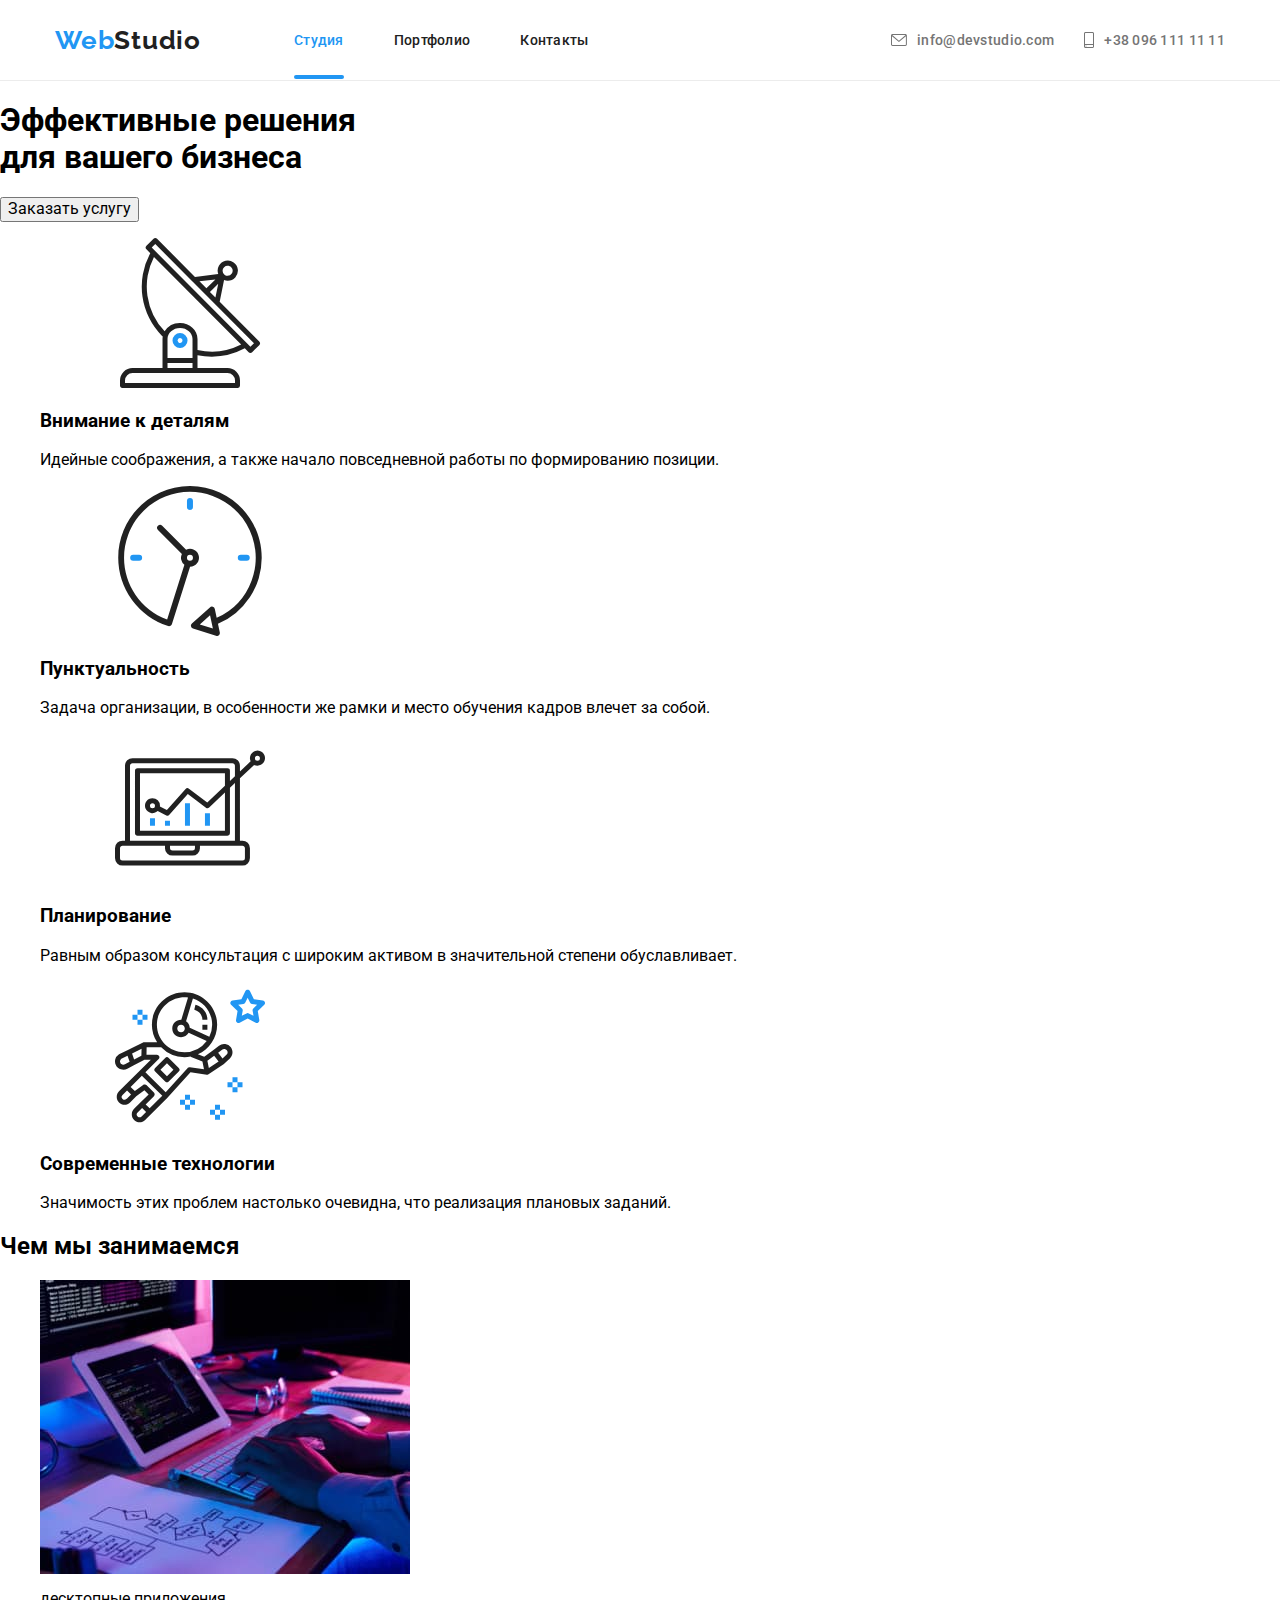
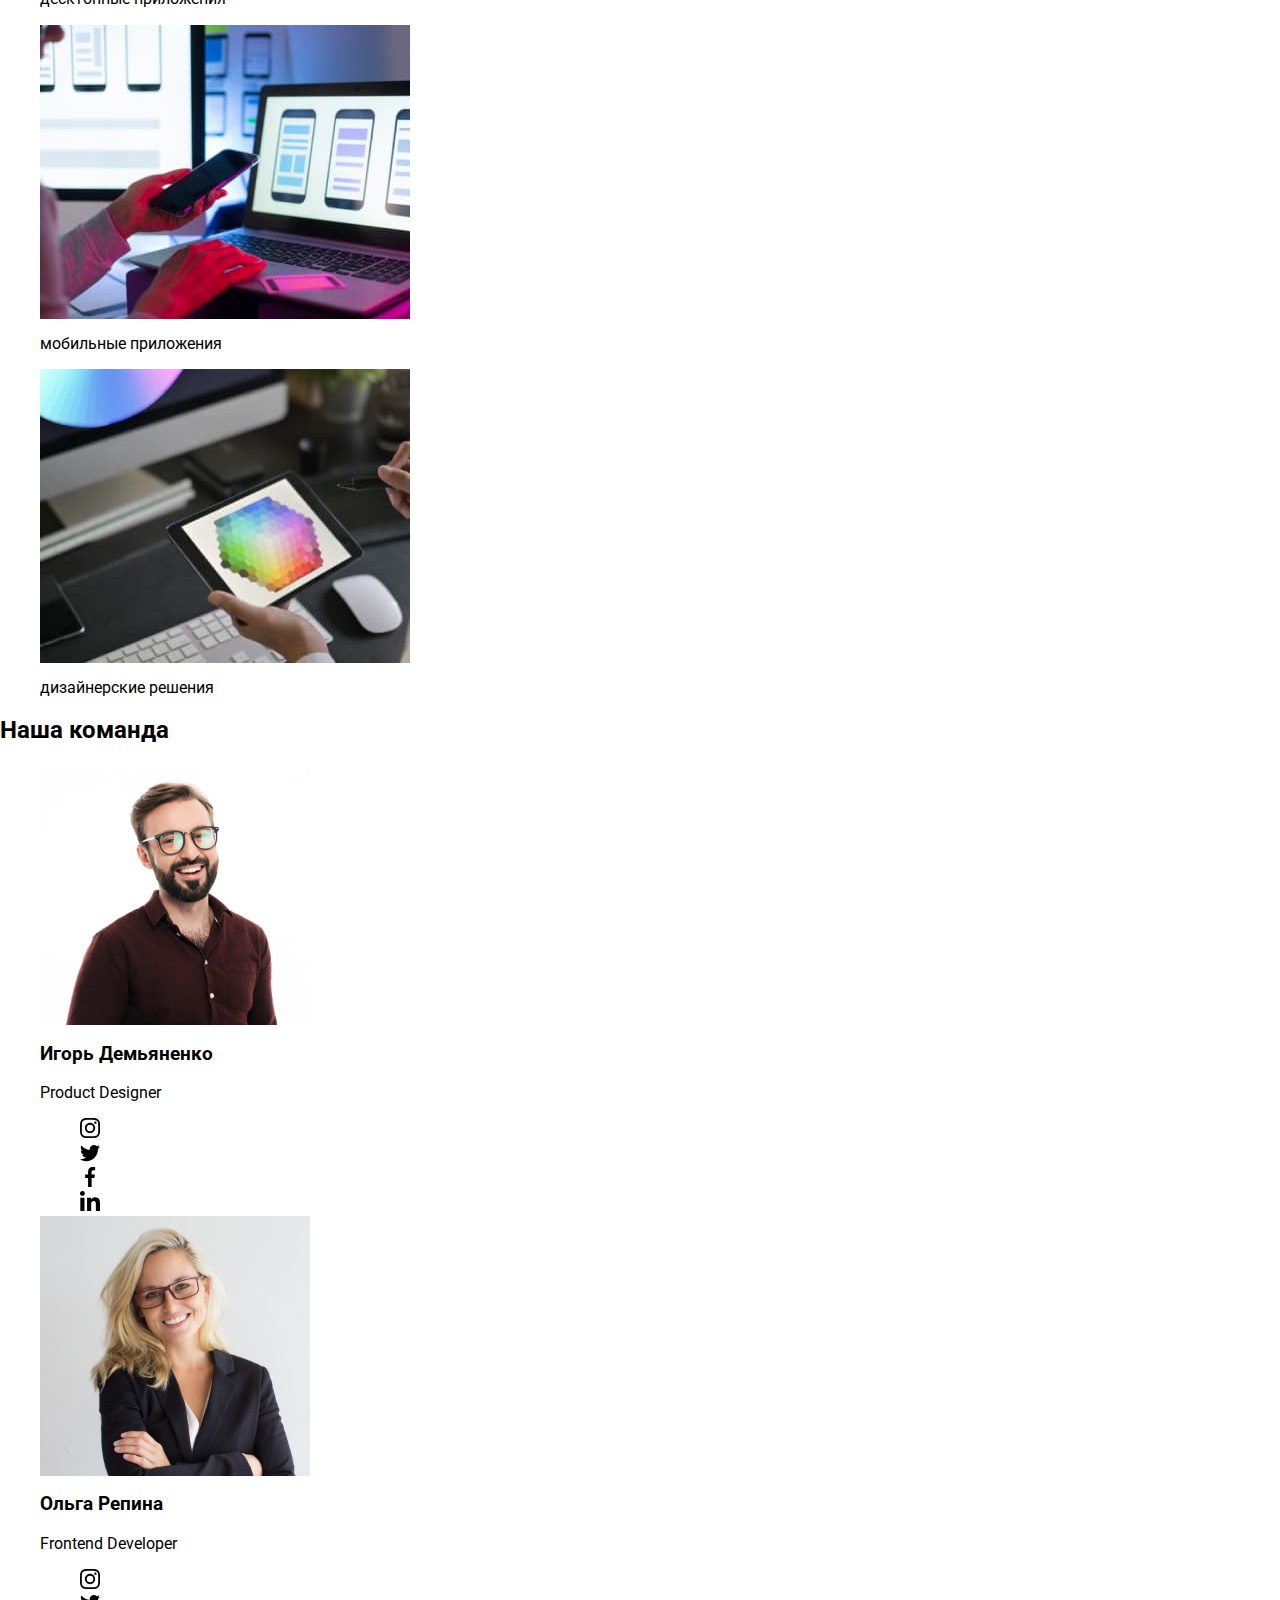
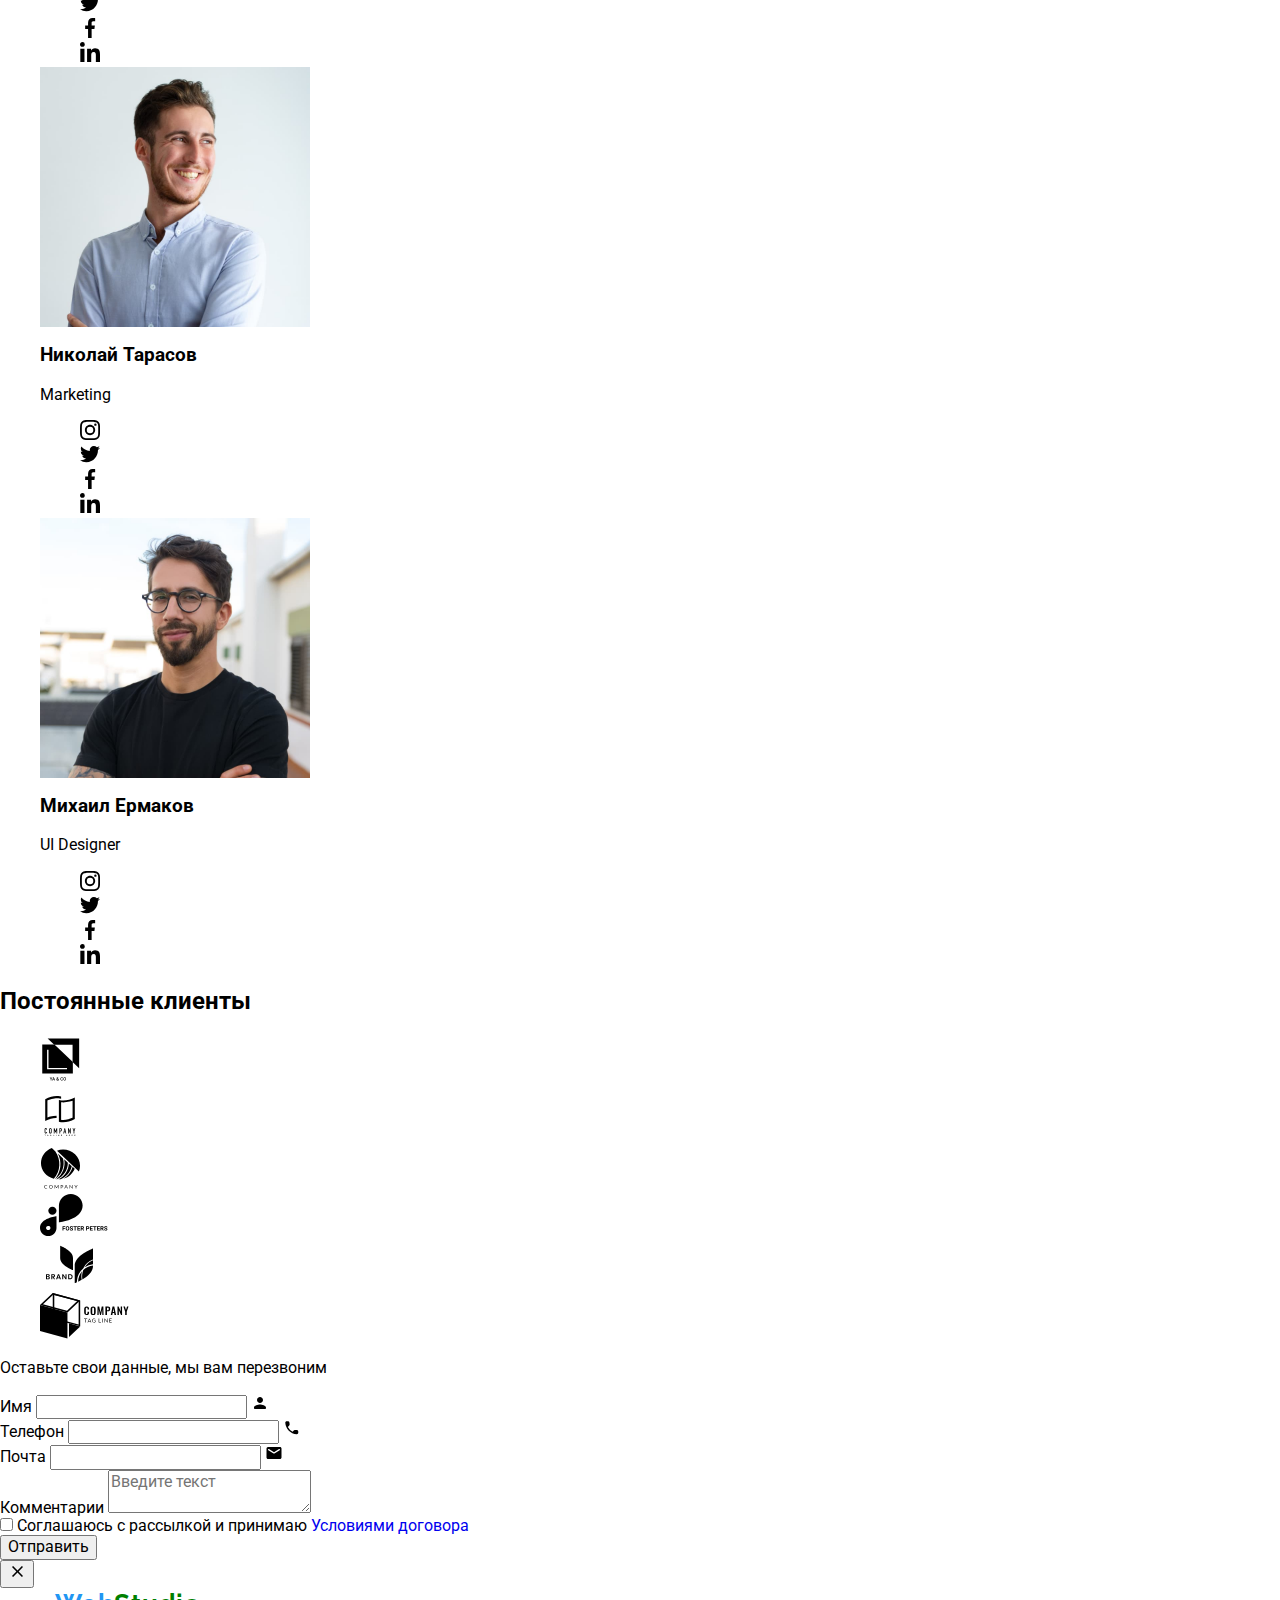
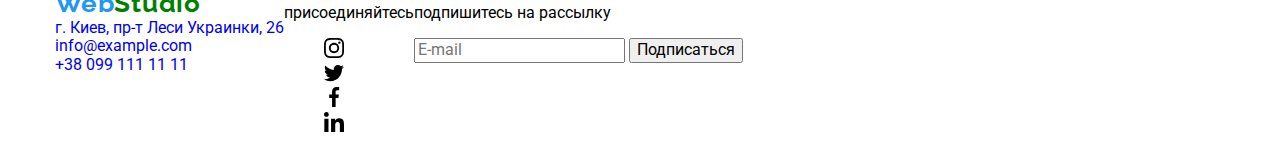
==== index.html @ 6db517cf "Хедер годов. Меню-бургер, почти готово=)" ====
<!DOCTYPE html>
<html lang="ru">
<head>
    <meta charset="UTF-8">
    <meta name="viewport" content="width=device-width, initial-scale=1.0">
    <title>WebStudio</title>
    <link rel="stylesheet" href="./css/modern-normalize.css">
    <link rel="stylesheet" href="./css/main.min.css">
    <link href="https://fonts.googleapis.com/css2?family=Raleway:wght@700&family=Roboto:wght@400;500;700;900&display=swap"
        rel="stylesheet">
    <link rel="preconnect" href="https://fonts.gstatic.com">
</head>
<body>
    <header class="page-header">
        <div class="container--flex page-header__container" >
            <a href="#" class="logo-webstudio">Web<span class="logo-webstudio__studio">Studio</span></a>
            <nav class="page-header__site-nav">
                <ul class="nav-list">
                    <li class="nav-list__item"><a class="nav-list__link nav-list__link--current" href="./index.html">Студия</a></li>
                    <li class="nav-list__item"><a class="nav-list__link" href="./portfolio.html">Портфолио</a></li>
                    <li class="nav-list__item"><a class="nav-list__link" href="#contacts">Контакты</a></li>
                </ul>
            </nav>
            <ul class="contact-list">
                <li class="contact-list__item">
                    <a class="contact-list__link" href="mailto:info@devstudio.com">
                        <svg class="contact-list__icon"  width="16px" height="12px">
                            <use href="./images/icons.svg#icon-envelope"></use>
                        </svg>
                    info@devstudio.com</a>
                </li>
                <li class="contact-list__item">
                    <a class="contact-list__link" href="tel:+380961111111">
                        <svg class="contact-list__icon"  width="10px" height="16px">
                            <use href="./images/icons.svg#icon-smartphone"></use>
                        </svg>
                    +38 096 111 11 11</a>
                </li>
            </ul>
            <button type="button" class="page-header__mobileMenu-button" aria-expanded="false" aria-controls="container-menu" data-menu-button>
                <svg class="" width="40px" height="40px" aria-label="Переключатель мобильного меню">
                    <use class="icon-menu " href="./images/icons.svg#icon-mobile-menu"></use>
                    <use class="icon-close" href="./images/icons.svg#icon-close"></use>
                </svg>
            </button>
            <div class="container-menu" id="container-menu" data-menu>
                Контент
            </div>
        </div>
    </header>
    <main>
        <section class="main-section">
            <div class="container--no-flex">
                <h1 class="main-section__title">Эффективные решения <br>для вашего бизнеса</h1>
                <button class="main-button" data-modal-open>Заказать услугу</button>
            </div>
        </section>
        <section class="advantages">
            <div class="container--no-flex">
                <h2 class="visually-hidden">Наши преимущества</h2>
                <ul class="advantages__list">
                    <li class="advantages__item">
                        <div class="advantages__container">
                            <svg class="advantages__icon">
                                <use href="./images/icons.svg#icon-antenna-1"></use>
                            </svg>
                        </div>
                        <h3 class="advantages__title">Внимание к деталям</h3>
                        <p class="advantages__text">Идейные соображения, а также начало повседневной работы по формированию позиции.</p>
                    </li>
                    <li class="advantages__item">
                        <div class="advantages__container">
                            <svg class="advantages__icon">
                                <use href="./images/icons.svg#icon-clock-1"></use>
                            </svg>
                        </div>
                        <h3 class="advantages__title">Пунктуальность</h3>
                        <p class="advantages__text">Задача организации, в особенности же рамки и место обучения кадров влечет за собой.
                        </p>
                    </li>
                    <li class="advantages__item">
                        <div class="advantages__container">
                            <svg class="advantages__icon">
                                <use href="./images/icons.svg#icon-diagram-1"></use>
                            </svg>
                        </div>
                        <h3 class="advantages__title">Планирование</h3>
                        <p class="advantages__text">Равным образом консультация с широким активом в значительной степени обуславливает.
                        </p>
                    </li>
                    <li class="advantages__item">
                        <div class="advantages__container">
                            <svg class="advantages__icon">
                                <use href="./images/icons.svg#icon-astronaut-1"></use>
                            </svg>
                        </div>
                        <h3 class="advantages__title">Современные технологии</h3>
                        <p class="advantages__text">Значимость этих проблем настолько очевидна, что реализация плановых заданий.</p>
                    </li>
                </ul>
            </div>
        </section>
        <section class="studio" id="studio">
            <div class="container--no-flex">
                <h2 class="studio__title">Чем мы занимаемся</h2>
            </div>
            <div class="container--no-flex studio__container">
                    <ul class="studio__list">
                        <li class="studio__item">
                            <img src="./images/photo1.jpg" alt="img" width="370">
                            <div class="studio__container-text">
                                <p class="studio__text">десктопные приложения</p>
                            </div>
                        </li>
                        <li class="studio__item">
                            <img src="./images/photo2.jpg" alt="img" width="370">
                            <div class="studio__container-text">
                                <p class="studio__text">мобильные приложения</p>
                            </div>
                        </li>
                        <li class="studio__item">
                            <img src="./images/photo3.jpg" alt="img" width="370">
                            <div class="studio__container-text">
                                <p class="studio__text">дизайнерские решения</p>
                            </div>
                        </li>
                    </ul>
            </div>
        </section>
        <section class="team"  id="portfolio">
            <div class="container--no-flex">
                <h2 class="team__title">Наша команда</h2>
            </div>
            <div class="container--no-flex team__container">
                    <ul class="team__list">
                        <li  class="team__item">
                            <img src="./images/productdesigner.jpg" alt="img" width="270">
                            <h3 class="team__names">Игорь Демьяненко</h3>
                            <p class="team__text">Product Designer</p>
                            <div class="social-networks-container">
                                <ul class="social-networks__list">
                                    <li class="social-networks__item">
                                        <a class="social-networks__link" href="#">
                                            <svg class="social-networks__icon" width="20px" height="20px">
                                                 <use href="./images/icons.svg#icon-instagram">
                                                 </use>
                                            </svg>
                                        </a>
                                    </li>
                                    <li class="social-networks__item">
                                        <a class="social-networks__link" href="#">
                                            <svg class="social-networks__icon" width="20px" height="20px">
                                                <use href="./images/icons.svg#icon-twitter">
                                                </use>
                                            </svg>
                                        </a>
                                    </li>
                                    <li class="social-networks__item">
                                        <a class="social-networks__link" href="#">
                                            <svg class="social-networks__icon" width="20px" height="20px">
                                                <use href="./images/icons.svg#icon-facebook">
                                                </use>
                                            </svg>
                                        </a>
                                    </li>
                                    <li class="social-networks__item">
                                        <a class="social-networks__link" href="#">
                                            <svg class="social-networks__icon" width="20px" height="20px">
                                                <use href="./images/icons.svg#icon-linkedin">
                                                </use>
                                            </svg>
                                        </a>
                                    </li>
                                </ul>
                            </div>
                        </li>
                        <li  class="team__item">
                            <img src="./images/frontenddeveloper.jpg" alt="img" width="270">
                            <h3 class="team__names">Ольга Репина</h3>
                            <p class="team__text">Frontend Developer</p>
                            <div class="social-networks-container">
                                <ul class="social-networks__list">
                                    <li class="social-networks__item">
                                        <a class="social-networks__link" href="#">
                                            <svg class="social-networks__icon" width="20px" height="20px">
                                                <use href="./images/icons.svg#icon-instagram">
                                                </use>
                                            </svg>
                                        </a>
                                    </li>
                                    <li class="social-networks__item">
                                        <a class="social-networks__link" href="#">
                                            <svg class="social-networks__icon" width="20px" height="20px">
                                                <use href="./images/icons.svg#icon-twitter">
                                                </use>
                                            </svg>
                                        </a>
                                    </li>
                                    <li class="social-networks__item">
                                        <a class="social-networks__link" href="#">
                                            <svg class="social-networks__icon" width="20px" height="20px">
                                                <use href="./images/icons.svg#icon-facebook">
                                                </use>
                                            </svg>
                                        </a>
                                    </li>
                                    <li class="social-networks__item">
                                        <a class="social-networks__link" href="#">
                                            <svg class="social-networks__icon" width="20px" height="20px">
                                                <use href="./images/icons.svg#icon-linkedin">
                                                </use>
                                            </svg>
                                        </a>
                                    </li>
                                </ul>
                            </div>
                        </li>
                        <li  class="team__item">
                            <img src="./images/marketing.jpg" alt="img" width="270">
                            <h3 class="team__names">Николай Тарасов</h3>
                            <p class="team__text">Marketing</p>
                            <div class="social-networks-container">
                                <ul class="social-networks__list">
                                    <li class="social-networks__item">
                                        <a class="social-networks__link" href="#">
                                            <svg class="social-networks__icon" width="20px" height="20px">
                                                <use href="./images/icons.svg#icon-instagram">
                                                </use>
                                            </svg>
                                        </a>
                                    </li>
                                    <li class="social-networks__item">
                                        <a class="social-networks__link" href="#">
                                            <svg class="social-networks__icon" width="20px" height="20px">
                                                <use href="./images/icons.svg#icon-twitter">
                                                </use>
                                            </svg>
                                        </a>
                                    </li>
                                    <li class="social-networks__item">
                                        <a class="social-networks__link" href="#">
                                            <svg class="social-networks__icon" width="20px" height="20px">
                                                <use href="./images/icons.svg#icon-facebook">
                                                </use>
                                            </svg>
                                        </a>
                                    </li>
                                    <li class="social-networks__item">
                                        <a class="social-networks__link" href="#">
                                            <svg class="social-networks__icon" width="20px" height="20px">
                                                <use href="./images/icons.svg#icon-linkedin">
                                                </use>
                                            </svg>
                                        </a>
                                    </li>
                                </ul>
                            </div>
                        </li>
                        <li  class="team__item">
                            <img src="./images/uidesigner.jpg" alt="img" width="270">
                            <h3 class="team__names">Михаил Ермаков</h3>
                            <p class="team__text">UI Designer</p>
                            <div class="social-networks-container">
                                <ul class="social-networks__list">
                                    <li class="social-networks__item">
                                        <a class="social-networks__link" href="#">
                                            <svg class="social-networks__icon" width="20px" height="20px">
                                                <use href="./images/icons.svg#icon-instagram">
                                                </use>
                                            </svg>
                                        </a>
                                    </li>
                                    <li class="social-networks__item">
                                        <a class="social-networks__link" href="#">
                                            <svg class="social-networks__icon" width="20px" height="20px">
                                                <use href="./images/icons.svg#icon-twitter">
                                                </use>
                                            </svg>
                                        </a>
                                    </li>
                                    <li class="social-networks__item">
                                        <a class="social-networks__link" href="#">
                                            <svg class="social-networks__icon" width="20px" height="20px">
                                                <use href="./images/icons.svg#icon-facebook">
                                                </use>
                                            </svg>
                                        </a>
                                    </li>
                                    <li class="social-networks__item">
                                        <a class="social-networks__link" href="#">
                                            <svg class="social-networks__icon" width="20px" height="20px">
                                                <use href="./images/icons.svg#icon-linkedin">
                                                </use>
                                            </svg>
                                        </a>
                                    </li>
                                </ul>
                            </div>
                        </li>
                    </ul>
            </div>
        </section>
        <section class="clients">
            <div class="container--no-flex">
                <h2 class="clients__title">Постоянные клиенты</h2>
            </div>
            <div class="container--no-flex clients__container">
                <ul class= "clients__list">
                    <li class="clients__item">
                        <a class="clients__link" href="#">
                            <svg class="clients__icon" width="45px" height="50px">
                                <use href="./images/icons.svg#icon-client-1"></use>
                            </svg>
                        </a>
                    </li>
                    <li class="clients__item">
                        <a class="clients__link" href="#">
                            <svg class="clients__icon" width="40px" height="52px">
                                <use href="./images/icons.svg#icon-client-2"></use>
                            </svg>
                        </a>
                    </li>
                    <li class="clients__item">
                        <a class="clients__link" href="#">
                            <svg class="clients__icon" width="41px" height="43px">
                                <use href="./images/icons.svg#icon-client-3"></use>
                            </svg>
                        </a>
                    </li>
                    <li class="clients__item">
                        <a class="clients__link" href="#">
                            <svg class="clients__icon" width="80px" height="43px">
                                <use href="./images/icons.svg#icon-client-4"></use>
                            </svg>
                        </a>
                    </li>
                    <li class="clients__item">
                        <a class="clients__link" href="#">
                            <svg class="clients__icon" width="59px" height="47px">
                                <use href="./images/icons.svg#icon-client-5"></use>
                            </svg>
                        </a>
                    </li>
                    <li class="clients__item">
                        <a class="clients__link" href="#">
                            <svg class="clients__icon" width="89px" height="46px">
                                <use  href="./images/icons.svg#icon-client-6" ></use>
                            </svg>
                        </a>
                    </li>
                </ul>
            </div>
        </section>
        <div class="backdrop is-hidden" data-modal>
            <div class="modal">
                <p class="modal__tittle">Оставьте свои данные, мы вам перезвоним</p>
                <form class="modal__form" name="js-speaker-form" autocomplete="on">
                    <div class="modal__form-field">
                        <label class="modal__label">
                            Имя
                            <input class="modal__input" type="text" name="username">
                            <svg class="modal__icon" width="18px" height="18px">
                                <use href="./images/icons.svg#icon-person-black-18dp-1"></use>
                            </svg>
                        </label>
                    </div>
                    <div class="modal__form-field">
                        <label class="modal__label">
                            Телефон
                            <input class="modal__input" type="tel" name="tel">
                            <svg class="modal__icon" width="18px" height="18px">
                                <use href="./images/icons.svg#icon-phone-black-18dp-1"></use>
                            </svg>
                        </label>
                    </div>
                    <div class="modal__form-field">
                        <label class="modal__label">
                            Почта
                            <input class="modal__input" type="email" name="email">
                            <svg class="modal__icon" width="18px" height="18px">
                                <use href="./images/icons.svg#icon-email-black-18dp-1"></use>
                            </svg>
                        </label>
                    </div>
                    <div class="modal__form-field">
                        <label class="modal__label">
                            Комментарии
                            <textarea class="modal__textarea" name="comment" placeholder="Введите текст"></textarea>
                        </label>
                    </div>
                    <div class="checkbox">
                        <label class="checkbox__label">
                            <input class="checkbox__input" type="checkbox" name="user-agreement">
                            <span class="checkbox__icon"></span>
                            Соглашаюсь с рассылкой и принимаю <a href="#">Условиями договора</a>
                        </label>
                    </div>
                    <button class="main-button" type="submit">Отправить</button>
                </form>
                <button class="modal__button-close" data-modal-close>
                    <svg width="18px" height="18px">
                        <use href="./images/icons.svg#icon-close"></use>
                    </svg>
                </button>
            </div>
        </div>
    </main>
    <footer class="footer" id="contacts">
        <div class="container--flex footer__container--position">
            <div>
                <a href="#" class="logo-webstudio">Web<span class="logo-webstudio__studio-footer">Studio</span></a>
                <address class="footer__address">
                    <a class="footer__link-address" href="#">г. Киев, пр-т Леси Украинки, 26</a><br>
                    <a class="footer__link-contact" href="mailto:info@example.com">info@example.com</a><br>
                    <a class="footer__link-contact" href="tel:+380991111111">+38 099 111 11 11</a>
                </address>
            </div>
            <div class="footer__container">
                <p class="footer__titles">присоединяйтесь</p>
                <ul class="social-networks__list">
                    <li class="social-networks__item">
                        <a class="social-networks__link social-networks__link--background-grey" href="#">
                            <svg class="social-networks__icon--white" width="20px" height="20px">
                                <use href="./images/icons.svg#icon-instagram">
                                </use>
                            </svg>
                        </a>
                    </li>
                    <li class="social-networks__item">
                        <a class="social-networks__link social-networks__link--background-grey" href="#">
                            <svg class="social-networks__icon--white" width="20px" height="20px">
                                <use href="./images/icons.svg#icon-twitter">
                                </use>
                            </svg>
                        </a>
                    </li>
                    <li class="social-networks__item">
                        <a class="social-networks__link social-networks__link--background-grey" href="#">
                            <svg class="social-networks__icon--white" width="20px" height="20px">
                                <use href="./images/icons.svg#icon-facebook">
                                </use>
                            </svg>
                        </a>
                    </li>
                    <li class="social-networks__item">
                        <a class="social-networks__link social-networks__link--background-grey" href="#">
                            <svg class="social-networks__icon--white" width="20px" height="20px">
                                <use href="./images/icons.svg#icon-linkedin">
                                </use>
                            </svg>
                        </a>
                    </li>
                </ul>
            </div>
            <form class="form-subscribe" name="js-speaker-form" autocomplete="on">
                <p class="footer__titles">подпишитесь на рассылку</p>
                <div class="form-subscribe__container">
                    <input class="form-subscribe__input" type="email" name="email" placeholder="E-mail">
                    <button class="main-button form-subscribe__main-button" type="submit">Подписаться</button>
                </div>
            </form>
        </div>
    </footer>
    <script src="./js/modal.js"></script>
    <script src="./js/menu.js"></script>
</body>
</html>
---- css/main.min.css ----
:root{--blue-text: rgba(33, 150, 243, 1);--blue-text9: rgba(33, 150, 243, 0.9);--black-text: rgba(33, 33, 33, 1);--black-text20: rgba(33, 33, 33, 0.2);--grey-text: rgba(117, 117, 117, 1);--grey-text5: rgba(117, 117, 117, 0.5);--white-text60: rgba(255, 255, 255, 0.6);--white-text100: rgba(255, 255, 255, 1);--white-text01: rgba(255, 255, 255, 0.1);--white-text30: rgba(255, 255, 255, 0.3);--background-grey: rgba(47, 48, 58, 1);--background-grey8: rgba(47, 48, 58, 0.8);--background-white: rgba(245, 244, 250, 1);--logo-webstudio__studio: rgba(0, 0, 0, 1);--border-color: rgba(236, 236, 236, 1);--grey-social-links: rgba(175, 177, 184, 1)}.visually-hidden{position:absolute;width:1px;height:1px;margin:-1px;border:0;padding:0;white-space:nowrap;-webkit-clip-path:inset(100%);clip-path:inset(100%);clip:rect(0 0 0 0);overflow:hidden}body{font-family:'Roboto', sans-serif}a{text-decoration:none}img{display:block}.container--flex{margin:0px auto;padding:0px 15px;width:480px;display:-webkit-box;display:-ms-flexbox;display:flex}@media (min-width: 481px){.container--flex{width:768px}}@media (min-width: 769px){.container--flex{width:1200px}}@media (min-width: 1200px){.page-header{border-bottom:1px solid #ececec}}.page-header__container{-webkit-box-align:center;-ms-flex-align:center;align-items:center;height:60px}@media (max-width: 480px){.page-header__container{position:relative}}@media (min-width: 481px){.page-header__container{height:80px}}@media (max-width: 768px){.page-header__container{-webkit-box-pack:justify;-ms-flex-pack:justify;justify-content:space-between}}@media (max-width: 1200px){.page-header__container{border-bottom:1px solid #ececec}}@media (max-width: 480px){.page-header__site-nav,.contact-list{display:none}}@media (min-width: 481px){.nav-list{display:-webkit-box;display:-ms-flexbox;display:flex;padding:0px;margin:0px}}.nav-list__item:not(:first-child){margin-left:50px}.page-header__mobileMenu-button{padding:0px;border:none;height:40px;background-color:transparent;-webkit-transition:fill 250ms cubic-bezier(0.4, 0, 0.2, 1);transition:fill 250ms cubic-bezier(0.4, 0, 0.2, 1);color:var(--blue-text);outline:none}.page-header__mobileMenu-button:hover,.page-header__mobileMenu-button:focus{fill:currentColor}@media (min-width: 481px){.page-header__mobileMenu-button{display:none}}.nav-list__link{color:var(--black-text);font-style:normal;font-weight:500;font-size:14px;line-height:16px;letter-spacing:0.02em;-webkit-transition:color 250ms cubic-bezier(0.4, 0, 0.2, 1);transition:color 250ms cubic-bezier(0.4, 0, 0.2, 1)}.nav-list__link:hover,.nav-list__link:focus{color:var(--blue-text);outline:none}.nav-list__link--current{position:relative;color:var(--blue-text);padding:32px 0px}.nav-list__link--current:after{content:'';position:absolute;left:0;bottom:1px;display:block;width:100%;height:4px;background-color:var(--blue-text);border-radius:2px}@media (min-width: 769px){.page-header__site-nav{margin-left:93px}}.contact-list{margin:0px;padding:0px}@media (min-width: 769px){.contact-list{margin-left:auto;display:-webkit-box;display:-ms-flexbox;display:flex}}.contact-list__link{color:var(--grey-text);font-weight:500;font-size:14px;line-height:16px;letter-spacing:0.02em;display:-webkit-box;display:-ms-flexbox;display:flex;-webkit-box-align:center;-ms-flex-align:center;align-items:center;-webkit-transition:color 250ms cubic-bezier(0.4, 0, 0.2, 1);transition:color 250ms cubic-bezier(0.4, 0, 0.2, 1);outline:none}.contact-list__link:hover,.contact-list__link:focus{color:var(--blue-text)}@media (max-width: 768px){.contact-list__item:last-child{margin-top:10px}}@media (min-width: 769px){.contact-list__item:last-child{margin-left:30px}}.contact-list__icon{margin-right:10px;fill:currentColor}.icon-close{display:none}.page-header__mobileMenu-button.is-open .icon-close{display:block}.page-header__mobileMenu-button.is-open .icon-menu{display:none}.container-menu{display:none;background-color:teal;position:absolute;top:100%;left:0;width:100%;height:796px;padding:15px}.container-menu.is-open{display:block}.logo-webstudio{color:var(--blue-text);font-family:'Raleway', sans-serif;font-style:normal;font-weight:bold;font-size:26px;line-height:31px;letter-spacing:0.03em;outline-color:var(--blue-text)}.logo-webstudio__studio{color:var(--black-text)}.logo-webstudio__studio-footer{color:green}
/*# sourceMappingURL=main.min.css.map */
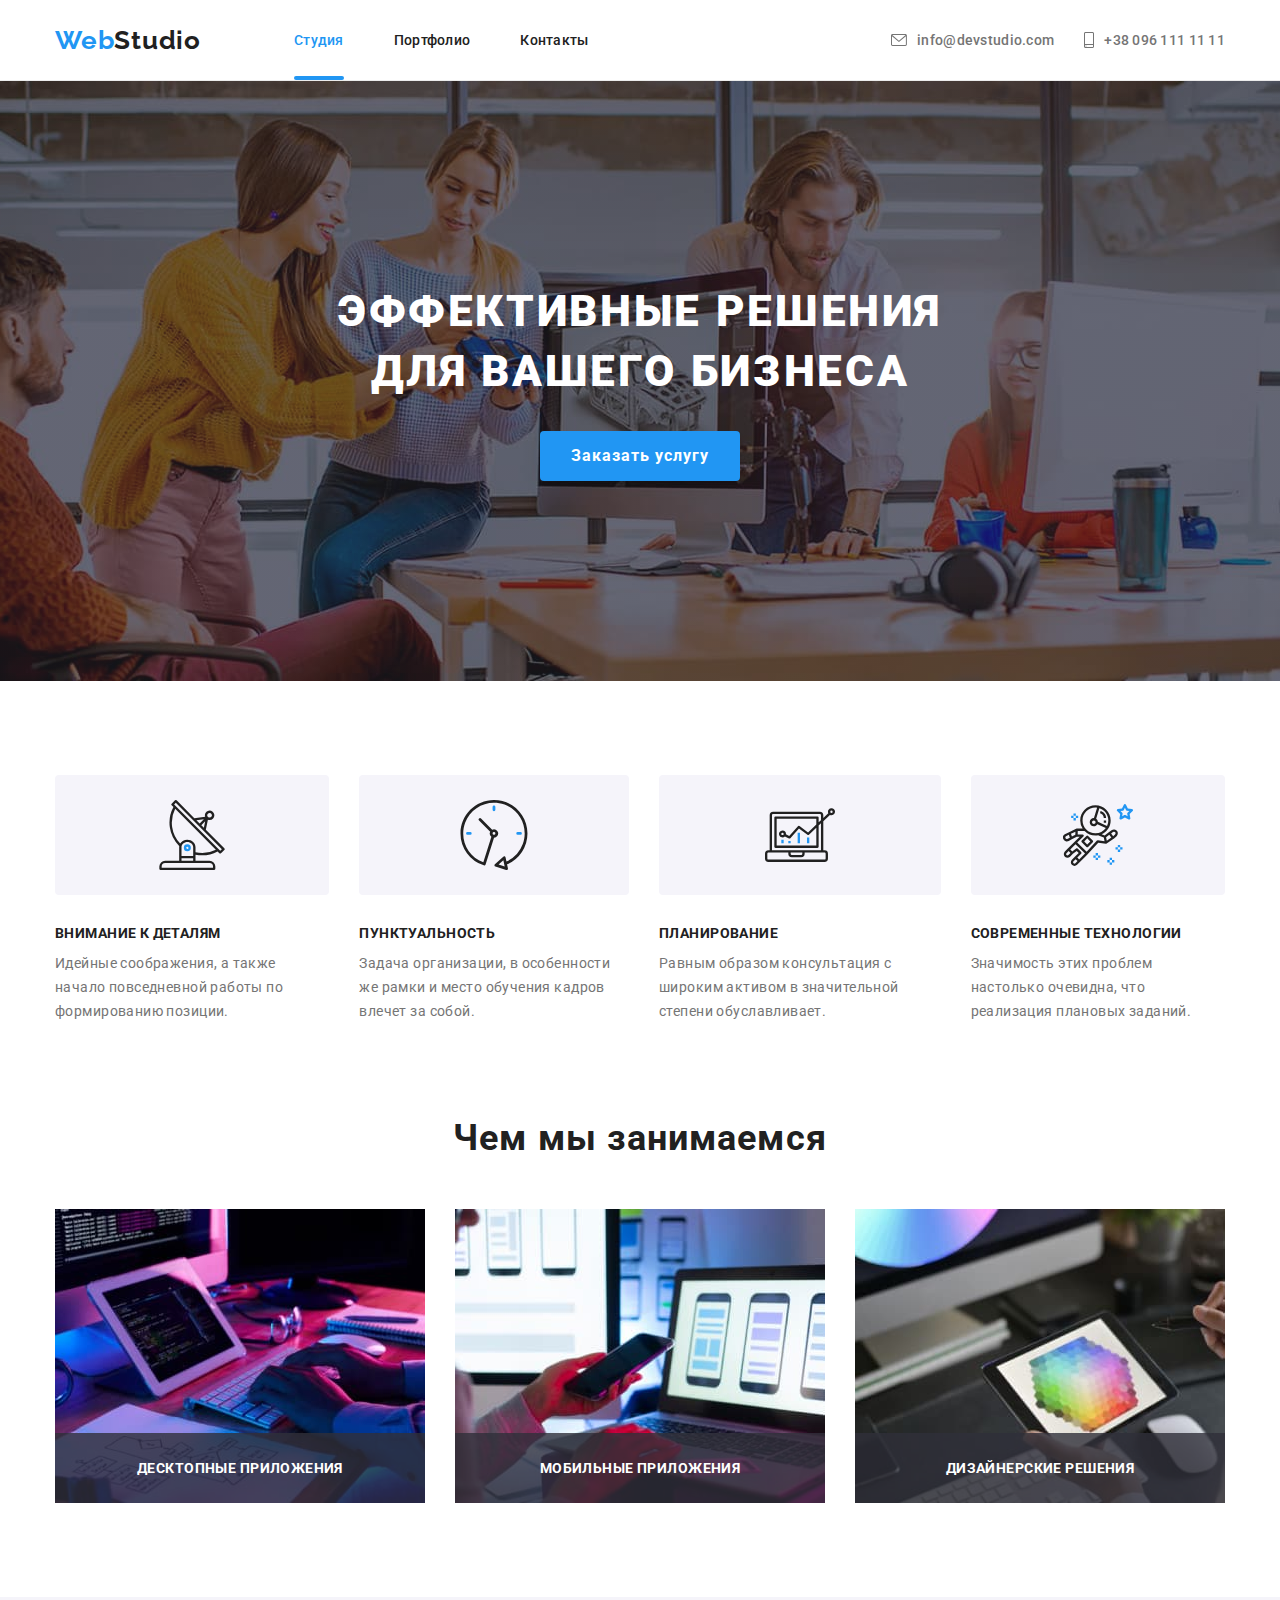
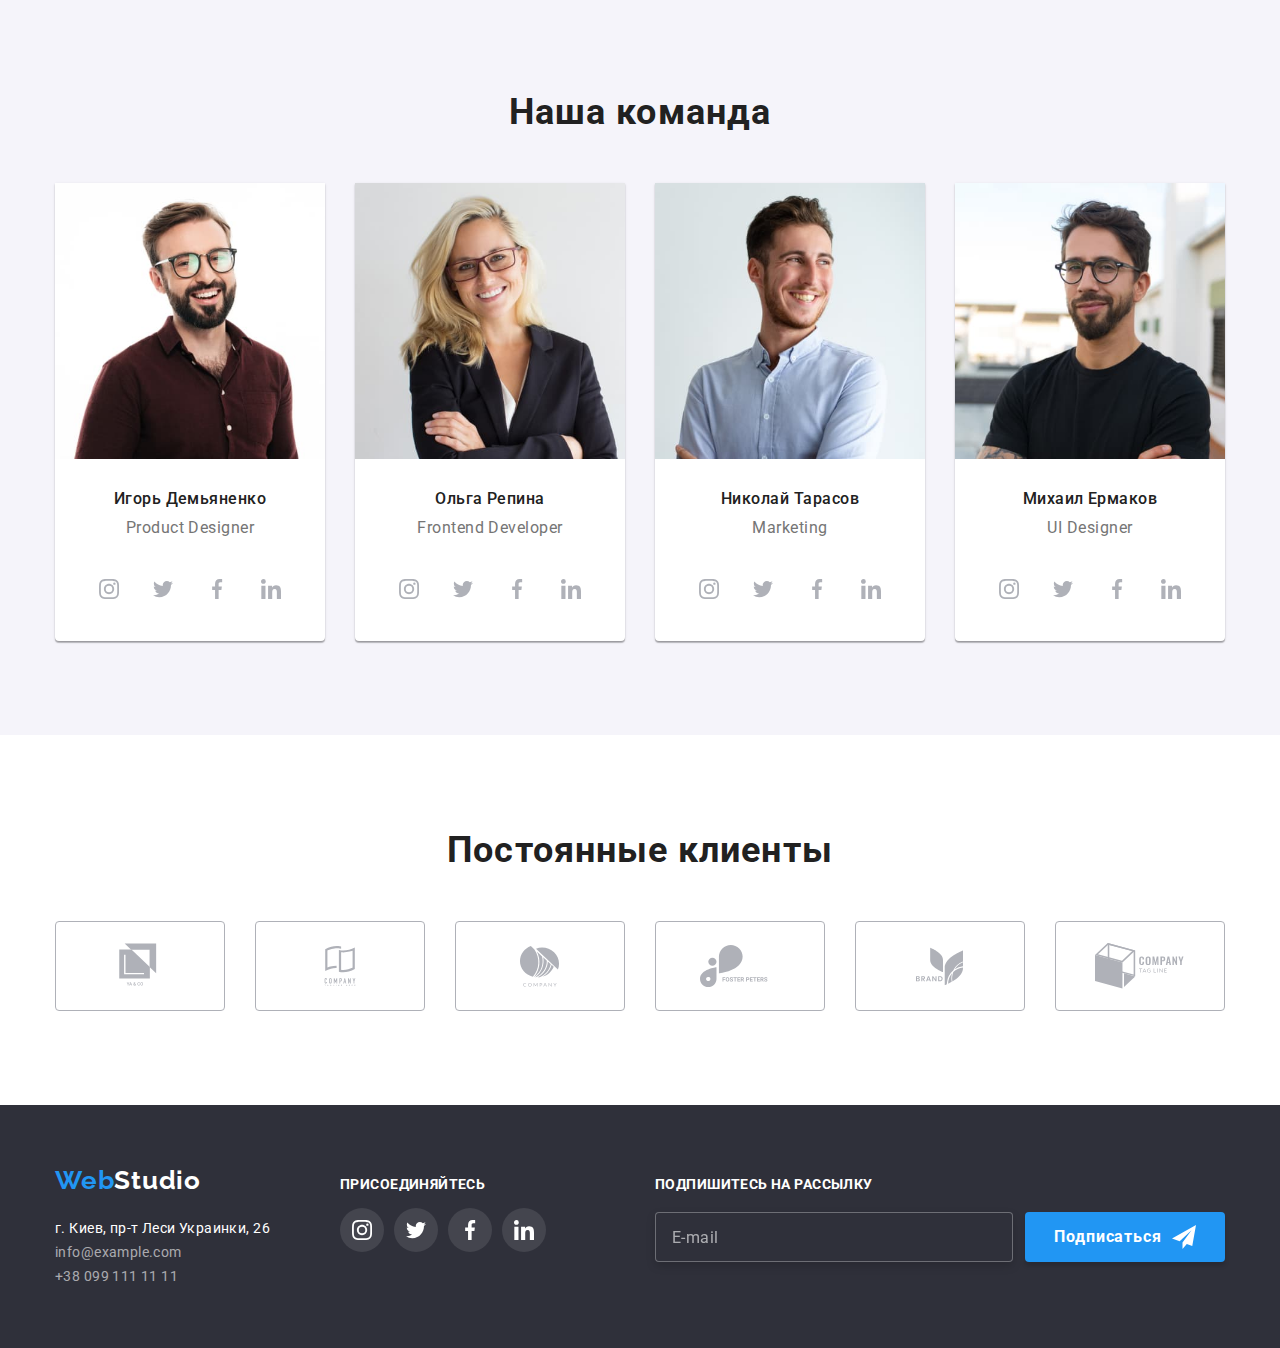
==== commit 710ef73c: "ДЗ - перед проверкой ментором." ====
--- a/index.html
+++ b/index.html
@@ -12,7 +12,7 @@
 </head>
 <body>
     <header class="page-header">
-        <div class="container--flex page-header__container" >
+        <div class="container container--flex page-header__container" >
             <a href="#" class="logo-webstudio">Web<span class="logo-webstudio__studio">Studio</span></a>
             <nav class="page-header__site-nav">
                 <ul class="nav-list">
@@ -37,26 +37,22 @@
                     +38 096 111 11 11</a>
                 </li>
             </ul>
-            <button type="button" class="page-header__mobileMenu-button" aria-expanded="false" aria-controls="container-menu" data-menu-button>
-                <svg class="" width="40px" height="40px" aria-label="Переключатель мобильного меню">
+            <button type="button" class="page-header__mobileMenu-button" aria-expanded="false" aria-controls="mobile-menu" js-open-menu>
+                <svg  width="40px" height="40px" aria-label="Переключатель мобильного меню">
                     <use class="icon-menu " href="./images/icons.svg#icon-mobile-menu"></use>
-                    <use class="icon-close" href="./images/icons.svg#icon-close"></use>
                 </svg>
             </button>
-            <div class="container-menu" id="container-menu" data-menu>
-                Контент
-            </div>
         </div>
     </header>
     <main>
         <section class="main-section">
-            <div class="container--no-flex">
+            <div class="container">
                 <h1 class="main-section__title">Эффективные решения <br>для вашего бизнеса</h1>
                 <button class="main-button" data-modal-open>Заказать услугу</button>
             </div>
         </section>
         <section class="advantages">
-            <div class="container--no-flex">
+            <div class="container">
                 <h2 class="visually-hidden">Наши преимущества</h2>
                 <ul class="advantages__list">
                     <li class="advantages__item">
@@ -101,25 +97,25 @@
             </div>
         </section>
         <section class="studio" id="studio">
-            <div class="container--no-flex">
+            <div class="container">
                 <h2 class="studio__title">Чем мы занимаемся</h2>
             </div>
-            <div class="container--no-flex studio__container">
+            <div class="container studio__container">
                     <ul class="studio__list">
                         <li class="studio__item">
-                            <img src="./images/photo1.jpg" alt="img" width="370">
+                            <img srcset="./images/studio/photo1.jpg 1x, ./images/studio/photo1@2x.jpg 2x" src="./images/studio/photo1.jpg" alt="img" width="370">
                             <div class="studio__container-text">
                                 <p class="studio__text">десктопные приложения</p>
                             </div>
                         </li>
                         <li class="studio__item">
-                            <img src="./images/photo2.jpg" alt="img" width="370">
+                            <img srcset="./images/studio/photo2.jpg 1x, ./images/studio/photo2@2x.jpg 2x"  src="./images/studio/photo2.jpg" alt="img" width="370">
                             <div class="studio__container-text">
                                 <p class="studio__text">мобильные приложения</p>
                             </div>
                         </li>
                         <li class="studio__item">
-                            <img src="./images/photo3.jpg" alt="img" width="370">
+                            <img srcset="./images/studio/photo3.jpg 1x, ./images/studio/photo3@2x.jpg 2x"  src="./images/studio/photo3.jpg" alt="img" width="370">
                             <div class="studio__container-text">
                                 <p class="studio__text">дизайнерские решения</p>
                             </div>
@@ -128,13 +124,13 @@
             </div>
         </section>
         <section class="team"  id="portfolio">
-            <div class="container--no-flex">
+            <div class="container">
                 <h2 class="team__title">Наша команда</h2>
             </div>
-            <div class="container--no-flex team__container">
+            <div class="container team__container">
                     <ul class="team__list">
                         <li  class="team__item">
-                            <img src="./images/productdesigner.jpg" alt="img" width="270">
+                            <img class="team__img" srcset="./images/team/productdesigner.jpg 1x, ./images/team/productdesigner@2x.jpg 2x" src="./images/productdesigner.jpg" alt="img" width="450">
                             <h3 class="team__names">Игорь Демьяненко</h3>
                             <p class="team__text">Product Designer</p>
                             <div class="social-networks-container">
@@ -175,7 +171,7 @@
                             </div>
                         </li>
                         <li  class="team__item">
-                            <img src="./images/frontenddeveloper.jpg" alt="img" width="270">
+                            <img class="team__img"  srcset="./images/team/frontenddeveloper.jpg 1x, ./images/team/frontenddeveloper@2x.jpg 2x" src="./images/frontenddeveloper.jpg" alt="img" width="450">
                             <h3 class="team__names">Ольга Репина</h3>
                             <p class="team__text">Frontend Developer</p>
                             <div class="social-networks-container">
@@ -216,7 +212,7 @@
                             </div>
                         </li>
                         <li  class="team__item">
-                            <img src="./images/marketing.jpg" alt="img" width="270">
+                            <img class="team__img" srcset="./images/team/marketing.jpg 1x, ./images/team/marketing@2x.jpg 2x" src="./images/marketing.jpg" alt="img" width="450">
                             <h3 class="team__names">Николай Тарасов</h3>
                             <p class="team__text">Marketing</p>
                             <div class="social-networks-container">
@@ -257,7 +253,7 @@
                             </div>
                         </li>
                         <li  class="team__item">
-                            <img src="./images/uidesigner.jpg" alt="img" width="270">
+                            <img class="team__img" srcset="./images/team/uidesigner.jpg 1x, ./images/team/uidesigner@2x.jpg 2x" src="./images/uidesigner.jpg" alt="img" width="450">
                             <h3 class="team__names">Михаил Ермаков</h3>
                             <p class="team__text">UI Designer</p>
                             <div class="social-networks-container">
@@ -301,10 +297,10 @@
             </div>
         </section>
         <section class="clients">
-            <div class="container--no-flex">
+            <div class="container">
                 <h2 class="clients__title">Постоянные клиенты</h2>
             </div>
-            <div class="container--no-flex clients__container">
+            <div class="container clients__container">
                 <ul class= "clients__list">
                     <li class="clients__item">
                         <a class="clients__link" href="#">
@@ -404,11 +400,52 @@
                 </button>
             </div>
         </div>
+        <div class="container-menu" id="mobile-menu" js-menu-container>
+                <button type="button" class="page-header__mobileMenu-buttonClose" js-close-menu>
+                    <svg width="40px" height="40px">
+                        <use href="./images/icons.svg#icon-close"></use>
+                    </svg>
+                </button>
+                <nav class="burger-nav">
+                    <ul class="burger-nav__list">
+                        <li class="burger-nav__item"><a class="burger-nav__link burger-nav__link--current"
+                                href="./index.html">Студия</a></li>
+                        <li class="burger-nav__item"><a class="burger-nav__link" href="./portfolio.html">Портфолио</a></li>
+                        <li class="burger-nav__item"><a class="burger-nav__link" href="#contacts">Контакты</a></li>
+                    </ul>
+                </nav>
+                <ul class="burger-contact__list">
+                    <li class="burger-contact__item">
+                        <a class="burger-contact__link burger-contact__link--tel" href="tel:+380961111111">+38 096 111 11 11</a>
+                    </li>
+                    <li class="burger-contact__item">
+                        <a class="burger-contact__link burger-contact__link--mail"
+                            href="mailto:info@devstudio.com">info@devstudio.com</a>
+                    </li>
+                </ul>
+                <ul class="burger-socialNetworks__list">
+                    <li class="burger-socialNetworks__item">
+                        <a class="burger-socialNetworks__link burger-socialNetworks__link--line"
+                            href="https://www.instagram.com/">Instagram</a>
+                    </li>
+                    <li class="burger-socialNetworks__item">
+                        <a class="burger-socialNetworks__link burger-socialNetworks__link--line"
+                            href="https://www.twitter.com/">Twitter</a>
+                    </li>
+                    <li class="burger-socialNetworks__item">
+                        <a class="burger-socialNetworks__link burger-socialNetworks__link--line"
+                            href="https://www.facebook.com/">Facebook</a>
+                    </li>
+                    <li class="burger-socialNetworks__item">
+                        <a class="burger-socialNetworks__link" href="https://www.linkedin.com/">LinkedIn</a>
+                    </li>
+                </ul>
+        </div>
     </main>
     <footer class="footer" id="contacts">
-        <div class="container--flex footer__container--position">
-            <div>
-                <a href="#" class="logo-webstudio">Web<span class="logo-webstudio__studio-footer">Studio</span></a>
+        <div class="container footer__container--position">
+            <div class="container__logo-adress">
+                <a href="#" class="logo-webstudio logo-webstudio ">Web<span class="logo-webstudio__studio-footer">Studio</span></a>
                 <address class="footer__address">
                     <a class="footer__link-address" href="#">г. Киев, пр-т Леси Украинки, 26</a><br>
                     <a class="footer__link-contact" href="mailto:info@example.com">info@example.com</a><br>
--- a/css/main.min.css
+++ b/css/main.min.css
@@ -1,2 +1,2 @@
-:root{--blue-text: rgba(33, 150, 243, 1);--blue-text9: rgba(33, 150, 243, 0.9);--black-text: rgba(33, 33, 33, 1);--black-text20: rgba(33, 33, 33, 0.2);--grey-text: rgba(117, 117, 117, 1);--grey-text5: rgba(117, 117, 117, 0.5);--white-text60: rgba(255, 255, 255, 0.6);--white-text100: rgba(255, 255, 255, 1);--white-text01: rgba(255, 255, 255, 0.1);--white-text30: rgba(255, 255, 255, 0.3);--background-grey: rgba(47, 48, 58, 1);--background-grey8: rgba(47, 48, 58, 0.8);--background-white: rgba(245, 244, 250, 1);--logo-webstudio__studio: rgba(0, 0, 0, 1);--border-color: rgba(236, 236, 236, 1);--grey-social-links: rgba(175, 177, 184, 1)}.visually-hidden{position:absolute;width:1px;height:1px;margin:-1px;border:0;padding:0;white-space:nowrap;-webkit-clip-path:inset(100%);clip-path:inset(100%);clip:rect(0 0 0 0);overflow:hidden}body{font-family:'Roboto', sans-serif}a{text-decoration:none}img{display:block}.container--flex{margin:0px auto;padding:0px 15px;width:480px;display:-webkit-box;display:-ms-flexbox;display:flex}@media (min-width: 481px){.container--flex{width:768px}}@media (min-width: 769px){.container--flex{width:1200px}}@media (min-width: 1200px){.page-header{border-bottom:1px solid #ececec}}.page-header__container{-webkit-box-align:center;-ms-flex-align:center;align-items:center;height:60px}@media (max-width: 480px){.page-header__container{position:relative}}@media (min-width: 481px){.page-header__container{height:80px}}@media (max-width: 768px){.page-header__container{-webkit-box-pack:justify;-ms-flex-pack:justify;justify-content:space-between}}@media (max-width: 1200px){.page-header__container{border-bottom:1px solid #ececec}}@media (max-width: 480px){.page-header__site-nav,.contact-list{display:none}}@media (min-width: 481px){.nav-list{display:-webkit-box;display:-ms-flexbox;display:flex;padding:0px;margin:0px}}.nav-list__item:not(:first-child){margin-left:50px}.page-header__mobileMenu-button{padding:0px;border:none;height:40px;background-color:transparent;-webkit-transition:fill 250ms cubic-bezier(0.4, 0, 0.2, 1);transition:fill 250ms cubic-bezier(0.4, 0, 0.2, 1);color:var(--blue-text);outline:none}.page-header__mobileMenu-button:hover,.page-header__mobileMenu-button:focus{fill:currentColor}@media (min-width: 481px){.page-header__mobileMenu-button{display:none}}.nav-list__link{color:var(--black-text);font-style:normal;font-weight:500;font-size:14px;line-height:16px;letter-spacing:0.02em;-webkit-transition:color 250ms cubic-bezier(0.4, 0, 0.2, 1);transition:color 250ms cubic-bezier(0.4, 0, 0.2, 1)}.nav-list__link:hover,.nav-list__link:focus{color:var(--blue-text);outline:none}.nav-list__link--current{position:relative;color:var(--blue-text);padding:32px 0px}.nav-list__link--current:after{content:'';position:absolute;left:0;bottom:1px;display:block;width:100%;height:4px;background-color:var(--blue-text);border-radius:2px}@media (min-width: 769px){.page-header__site-nav{margin-left:93px}}.contact-list{margin:0px;padding:0px}@media (min-width: 769px){.contact-list{margin-left:auto;display:-webkit-box;display:-ms-flexbox;display:flex}}.contact-list__link{color:var(--grey-text);font-weight:500;font-size:14px;line-height:16px;letter-spacing:0.02em;display:-webkit-box;display:-ms-flexbox;display:flex;-webkit-box-align:center;-ms-flex-align:center;align-items:center;-webkit-transition:color 250ms cubic-bezier(0.4, 0, 0.2, 1);transition:color 250ms cubic-bezier(0.4, 0, 0.2, 1);outline:none}.contact-list__link:hover,.contact-list__link:focus{color:var(--blue-text)}@media (max-width: 768px){.contact-list__item:last-child{margin-top:10px}}@media (min-width: 769px){.contact-list__item:last-child{margin-left:30px}}.contact-list__icon{margin-right:10px;fill:currentColor}.icon-close{display:none}.page-header__mobileMenu-button.is-open .icon-close{display:block}.page-header__mobileMenu-button.is-open .icon-menu{display:none}.container-menu{display:none;background-color:teal;position:absolute;top:100%;left:0;width:100%;height:796px;padding:15px}.container-menu.is-open{display:block}.logo-webstudio{color:var(--blue-text);font-family:'Raleway', sans-serif;font-style:normal;font-weight:bold;font-size:26px;line-height:31px;letter-spacing:0.03em;outline-color:var(--blue-text)}.logo-webstudio__studio{color:var(--black-text)}.logo-webstudio__studio-footer{color:green}
+:root{--blue-text: rgba(33, 150, 243, 1);--blue-text9: rgba(33, 150, 243, 0.9);--black-text: rgba(33, 33, 33, 1);--black-text20: rgba(33, 33, 33, 0.2);--grey-text: rgba(117, 117, 117, 1);--grey-text5: rgba(117, 117, 117, 0.5);--white-text60: rgba(255, 255, 255, 0.6);--white-text100: rgba(255, 255, 255, 1);--white-text01: rgba(255, 255, 255, 0.1);--white-text30: rgba(255, 255, 255, 0.3);--background-grey: rgba(47, 48, 58, 1);--background-grey8: rgba(47, 48, 58, 0.8);--background-white: rgba(245, 244, 250, 1);--logo-webstudio__studio: rgba(0, 0, 0, 1);--border-color: rgba(236, 236, 236, 1);--grey-social-links: rgba(175, 177, 184, 1)}.visually-hidden{position:absolute;width:1px;height:1px;margin:-1px;border:0;padding:0;white-space:nowrap;-webkit-clip-path:inset(100%);clip-path:inset(100%);clip:rect(0 0 0 0);overflow:hidden}body{font-family:'Roboto', sans-serif}a{text-decoration:none}img{display:block;max-width:100%;height:auto}.container--flex{display:-webkit-box;display:-ms-flexbox;display:flex}.container{margin-left:auto;margin-right:auto;padding-left:15px;padding-right:15px;min-width:320px;max-width:480px}@media (min-width: 768px){.container{max-width:768px}}@media (min-width: 1200px){.container{max-width:1200px}}.page-header{border-bottom:1px solid #ececec}.page-header__container{-webkit-box-align:center;-ms-flex-align:center;align-items:center;height:60px;-webkit-box-pack:justify;-ms-flex-pack:justify;justify-content:space-between}@media (max-width: 767px){.page-header__container{position:relative}}@media (min-width: 768px){.page-header__container{height:80px}}@media (max-width: 767px){.page-header__site-nav,.contact-list{display:none}}@media (min-width: 1200px){.page-header__site-nav{margin-left:93px}}@media (min-width: 768px){.nav-list{display:-webkit-box;display:-ms-flexbox;display:flex;padding:0px;margin:0px}}.nav-list__item:not(:first-child){margin-left:50px}.nav-list__link{color:var(--black-text);font-style:normal;font-weight:500;font-size:14px;line-height:16px;letter-spacing:0.02em;-webkit-transition:color 250ms cubic-bezier(0.4, 0, 0.2, 1);transition:color 250ms cubic-bezier(0.4, 0, 0.2, 1)}.nav-list__link:hover,.nav-list__link:focus{color:var(--blue-text);outline:none}.nav-list__link--current{position:relative;color:var(--blue-text);padding:32px 0px}.nav-list__link--current:after{content:'';position:absolute;left:0;bottom:0px;display:block;width:100%;height:4px;background-color:var(--blue-text);border-radius:2px}.contact-list{margin:0px;padding:0px}@media (min-width: 1200px){.contact-list{margin-left:auto;display:-webkit-box;display:-ms-flexbox;display:flex}}.contact-list__link{color:var(--grey-text);font-weight:500;font-size:14px;line-height:16px;letter-spacing:0.02em;display:-webkit-box;display:-ms-flexbox;display:flex;-webkit-box-align:center;-ms-flex-align:center;align-items:center;-webkit-transition:color 250ms cubic-bezier(0.4, 0, 0.2, 1);transition:color 250ms cubic-bezier(0.4, 0, 0.2, 1);outline:none}.contact-list__link:hover,.contact-list__link:focus{color:var(--blue-text)}@media (max-width: 1199px){.contact-list__item:last-child{margin-top:10px}}@media (min-width: 1200px){.contact-list__item:last-child{margin-left:30px}}.contact-list__icon{margin-right:10px;fill:currentColor}.page-header__mobileMenu-button{padding:0px;border:none;height:40px;background-color:transparent;-webkit-transition:fill 250ms cubic-bezier(0.4, 0, 0.2, 1);transition:fill 250ms cubic-bezier(0.4, 0, 0.2, 1);color:var(--blue-text);outline:none}.page-header__mobileMenu-button:hover,.page-header__mobileMenu-button:focus{fill:currentColor}@media (min-width: 768px){.page-header__mobileMenu-button{display:none}}.main-section{background-image:-webkit-gradient(linear, left top, right top, from(rgba(47,48,58,0.4)), to(rgba(47,48,58,0.4))),url("../images/hero/hero480.jpg");background-image:linear-gradient(to right, rgba(47,48,58,0.4), rgba(47,48,58,0.4)),url("../images/hero/hero480.jpg");text-align:center;background-position:center;background-size:cover;margin-left:auto;margin-right:auto;max-width:1600px;padding:118px 0px}@media (min-device-pixel-ratio: 2), (-webkit-min-device-pixel-ratio: 2), (min-resolution: 192dpi), (min-resolution: 2dppx){.main-section{background-image:-webkit-gradient(linear, left top, right top, from(rgba(47,48,58,0.4)), to(rgba(47,48,58,0.4))),url("../images/hero/hero480@x2.jpg");background-image:linear-gradient(to right, rgba(47,48,58,0.4), rgba(47,48,58,0.4)),url("../images/hero/hero480@x2.jpg")}}@media (min-width: 480px){.main-section{background-image:-webkit-gradient(linear, left top, right top, from(rgba(47,48,58,0.4)), to(rgba(47,48,58,0.4))),url("../images/hero/hero768.jpg");background-image:linear-gradient(to right, rgba(47,48,58,0.4), rgba(47,48,58,0.4)),url("../images/hero/hero768.jpg")}}@media (min-width: 480px) and (min-device-pixel-ratio: 2), (min-width: 480px) and (-webkit-min-device-pixel-ratio: 2), (min-width: 480px) and (min-resolution: 192dpi), (min-width: 480px) and (min-resolution: 2dppx){.main-section{background-image:-webkit-gradient(linear, left top, right top, from(rgba(47,48,58,0.4)), to(rgba(47,48,58,0.4))),url("../images/hero/hero768@x2.jpg");background-image:linear-gradient(to right, rgba(47,48,58,0.4), rgba(47,48,58,0.4)),url("../images/hero/hero768@x2.jpg")}}@media (min-width: 768px){.main-section{background-image:-webkit-gradient(linear, left top, right top, from(rgba(47,48,58,0.4)), to(rgba(47,48,58,0.4))),url("../images/hero/hero1600.jpg");background-image:linear-gradient(to right, rgba(47,48,58,0.4), rgba(47,48,58,0.4)),url("../images/hero/hero1600.jpg")}}@media (min-width: 768px) and (min-device-pixel-ratio: 2), (min-width: 768px) and (-webkit-min-device-pixel-ratio: 2), (min-width: 768px) and (min-resolution: 192dpi), (min-width: 768px) and (min-resolution: 2dppx){.main-section{background-image:-webkit-gradient(linear, left top, right top, from(rgba(47,48,58,0.4)), to(rgba(47,48,58,0.4))),url("../images/hero/hero1600@x2.jpg");background-image:linear-gradient(to right, rgba(47,48,58,0.4), rgba(47,48,58,0.4)),url("../images/hero/hero1600@x2.jpg")}}@media (min-width: 1200px){.main-section{padding-top:200px;padding-bottom:200px}}.main-section__title{margin:0;color:var(--white-text100);font-weight:900;font-size:26px;line-height:42px;letter-spacing:0.06em;text-transform:uppercase}@media (min-width: 1200px){.main-section__title{font-size:44px;line-height:60px}}.main-button{margin-left:auto;margin-right:auto;display:block;width:200px;height:50px;background-color:var(--blue-text);border:none;border-radius:4px;color:var(--white-text100);margin-top:30px;padding:0;font-weight:bold;font-size:16px;line-height:30px;letter-spacing:0.06em;-webkit-box-shadow:0px 4px 4px rgba(0,0,0,0.15);box-shadow:0px 4px 4px rgba(0,0,0,0.15)}.advantages{padding:60px 0px}@media (min-width: 1200px){.advantages{padding:94px 0px}}.advantages__list{padding:0px;margin:-30px}@media (min-width: 768px){.advantages__list{margin:-15px;display:-webkit-box;display:-ms-flexbox;display:flex}}@media (min-width: 768px) and (max-width: 1199px){.advantages__list{-ms-flex-wrap:wrap;flex-wrap:wrap}}.advantages__item{margin:30px}@media (min-width: 768px){.advantages__item{margin:15px}}@media (min-width: 768px) and (max-width: 1199px){.advantages__item{-ms-flex-preferred-size:calc((100% - 4 * 15px) / 2);flex-basis:calc((100% - 4 * 15px) / 2)}}.advantages__container{height:120px;border-radius:4px;background-color:var(--background-white);margin-bottom:30px;display:-webkit-box;display:-ms-flexbox;display:flex;-webkit-box-pack:center;-ms-flex-pack:center;justify-content:center;-webkit-box-align:center;-ms-flex-align:center;align-items:center}.advantages__icon{width:70px;height:70px;fill:var(--black-text)}.advantages__title{color:var(--black-text);font-size:14px;letter-spacing:0.03em;text-transform:uppercase;margin:0px;margin-bottom:10px}@media (max-width: 767px){.advantages__title{text-align:center}}.advantages__text{color:var(--grey-text);font-size:14px;line-height:24px;letter-spacing:0.03em;margin:0px}.studio{padding-bottom:94px}@media (max-width: 1199px){.studio{display:none}}.studio__title{color:var(--black-text);font-style:normal;font-weight:bold;font-size:36px;line-height:42px;letter-spacing:0.03em;text-align:center;margin:0px}.studio__container{margin-top:50px}.studio__list{margin:0;padding:0px;display:-webkit-box;display:-ms-flexbox;display:flex}.studio__item{position:relative;background-color:var(--white-text100)}.studio__item:not(:first-child){margin-left:30px}.studio__container-text{position:absolute;display:-webkit-box;display:-ms-flexbox;display:flex;-webkit-box-pack:center;-ms-flex-pack:center;justify-content:center;-webkit-box-align:center;-ms-flex-align:center;align-items:center;color:var(--white-text100);bottom:0;background-color:var(--background-grey8);height:70px;width:100%;font-weight:bold;font-size:14px;letter-spacing:0.03em;text-transform:uppercase}.studio__text{margin:0px}.team{background-color:var(--background-white);padding-top:60px;padding-bottom:60px}@media (min-width: 1200px){.team{padding-top:94px;padding-bottom:94px}}.team__title{color:var(--black-text);font-size:28px;line-height:33px;text-align:center;letter-spacing:0.03em;margin:0px}@media (min-width: 1200px){.team__title{font-size:36px;line-height:42px}}.team__container{margin-top:30px}@media (min-width: 1200px){.team__container{margin-top:50px}}.team__list{padding:0px;margin:0px}@media (min-width: 768px){.team__list{display:-webkit-box;display:-ms-flexbox;display:flex}}@media (min-width: 768px) and (max-width: 1199px){.team__list{margin:-15px;-ms-flex-wrap:wrap;flex-wrap:wrap}}.team__item{position:relative;background-color:var(--white-text100);-webkit-box-shadow:0px 1px 3px rgba(0,0,0,0.12),0px 1px 1px rgba(0,0,0,0.14),0px 2px 1px rgba(0,0,0,0.2);box-shadow:0px 1px 3px rgba(0,0,0,0.12),0px 1px 1px rgba(0,0,0,0.14),0px 2px 1px rgba(0,0,0,0.2);border-radius:0px 0px 4px 4px;padding-bottom:24px}@media (min-width: 1200px){.team__item{padding-bottom:30px}.team__item:not(:first-child){margin-left:30px}}@media (max-width: 767px){.team__item:not(:first-child){margin-top:30px}}@media (min-width: 768px) and (max-width: 1199px){.team__item{margin:15px;-ms-flex-preferred-size:calc((100% - 4 * 15px) / 2);flex-basis:calc((100% - 4 * 15px) / 2)}}.team__names{color:var(--black-text);font-weight:500;font-size:16px;line-height:19px;letter-spacing:0.03em;margin:0px;margin-top:30px;text-align:center}.team__text{color:var(--grey-text);font-size:16px;line-height:19px;letter-spacing:0.03em;margin:0px;margin-top:10px;margin-bottom:30px;text-align:center}.team__img{width:100%}.clients{padding:60px 0px}@media (min-width: 1200px){.clients{padding:94px 0px}}.clients__title{margin:0px;color:var(--black-text);font-size:28px;line-height:33px;text-align:center;letter-spacing:0.03em}@media (min-width: 1200px){.clients__title{font-size:36px;line-height:42px}}.clients__container{margin-top:30px}@media (min-width: 1200px){.clients__container{margin-top:50px}}.clients__list{padding:0px;margin:-15px;display:-webkit-box;display:-ms-flexbox;display:flex;-ms-flex-wrap:wrap;flex-wrap:wrap}.clients__item{margin:15px;-ms-flex-preferred-size:calc((100% - 4 * 15px) / 2);flex-basis:calc((100% - 4 * 15px) / 2)}@media (min-width: 768px){.clients__item{-ms-flex-preferred-size:calc((100% - 6 * 15px) / 3);flex-basis:calc((100% - 6 * 15px) / 3)}}@media (min-width: 1200px){.clients__item{-ms-flex-preferred-size:calc((100% - 12 * 15px) / 6);flex-basis:calc((100% - 12 * 15px) / 6)}}.clients__link{display:-webkit-box;display:-ms-flexbox;display:flex;-webkit-box-pack:center;-ms-flex-pack:center;justify-content:center;-webkit-box-align:center;-ms-flex-align:center;align-items:center;height:90px;border:1px solid var(--grey-social-links);border-radius:4px;color:var(--grey-social-links);outline:none;-webkit-transition:color 250ms cubic-bezier(0.4, 0, 0.2, 1),border-color 250ms cubic-bezier(0.4, 0, 0.2, 1);transition:color 250ms cubic-bezier(0.4, 0, 0.2, 1),border-color 250ms cubic-bezier(0.4, 0, 0.2, 1)}.clients__link:hover,.clients__link:focus{border-color:var(--blue-text);color:var(--blue-text)}.clients__icon{fill:currentColor}.backdrop{position:fixed;top:0;left:0;width:100%;height:100%;background-color:rgba(0,0,0,0.2);opacity:1;-webkit-transition:opacity 250ms cubic-bezier(0.4, 0, 0.2, 1);transition:opacity 250ms cubic-bezier(0.4, 0, 0.2, 1)}.backdrop.is-hidden{pointer-events:none;opacity:0}.modal{position:absolute;top:50%;left:50%;width:450px;height:610px;background-color:var(--white-text100);border-radius:4px;-webkit-box-shadow:0px 1px 3px rgba(0,0,0,0.12),0px 1px 1px rgba(0,0,0,0.14),0px 2px 1px rgba(0,0,0,0.2);box-shadow:0px 1px 3px rgba(0,0,0,0.12),0px 1px 1px rgba(0,0,0,0.14),0px 2px 1px rgba(0,0,0,0.2);padding:40px;-webkit-transform:translate(-50%, -50%) scale(1);transform:translate(-50%, -50%) scale(1);opacity:1;-webkit-transition:opacity 250ms cubic-bezier(0.4, 0, 0.2, 1),-webkit-transform 250ms cubic-bezier(0.4, 0, 0.2, 1);transition:opacity 250ms cubic-bezier(0.4, 0, 0.2, 1),-webkit-transform 250ms cubic-bezier(0.4, 0, 0.2, 1);transition:transform 250ms cubic-bezier(0.4, 0, 0.2, 1),opacity 250ms cubic-bezier(0.4, 0, 0.2, 1);transition:transform 250ms cubic-bezier(0.4, 0, 0.2, 1),opacity 250ms cubic-bezier(0.4, 0, 0.2, 1),-webkit-transform 250ms cubic-bezier(0.4, 0, 0.2, 1)}@media (min-width: 768px){.modal{width:528px;height:581px}}.backdrop.is-hidden .modal{opacity:0;-webkit-transform:translate(-50%, -50%) scale(0.5);transform:translate(-50%, -50%) scale(0.5)}.modal__tittle{color:var(--black-text);font-weight:bold;font-size:20px;line-height:23px;text-align:center;letter-spacing:0.03em;margin:0px}.modal__form{padding-top:12px}.modal__form-field{font-size:12px;line-height:14px;letter-spacing:0.01em;color:#757575;position:relative}.modal__form-field:not(:first-child){padding-top:10px}.modal__form-field:last-child{padding-top:20px}.modal__label{display:-webkit-box;display:-ms-flexbox;display:flex;-webkit-box-orient:vertical;-webkit-box-direction:normal;-ms-flex-direction:column;flex-direction:column}.modal__input{height:40px;padding:12px;padding-left:42px}.modal__input,.modal__textarea{border-radius:4px;border:1px solid var(--black-text20);outline:none;margin-top:4px;-webkit-transition:border-color 250ms cubic-bezier(0.4, 0, 0.2, 1);transition:border-color 250ms cubic-bezier(0.4, 0, 0.2, 1)}.modal__input:hover,.modal__input:focus,.modal__textarea:hover,.modal__textarea:focus{border-color:var(--blue-text)}.modal__input:hover+.modal__icon,.modal__input:focus+.modal__icon{fill:var(--blue-text)}.modal__icon{position:absolute;left:12px;bottom:11px;-webkit-transition:fill 250ms cubic-bezier(0.4, 0, 0.2, 1);transition:fill 250ms cubic-bezier(0.4, 0, 0.2, 1)}.modal__textarea{height:120px;resize:none;width:100%;padding:12px 16px}.modal__textarea::-webkit-input-placeholder{color:var(--grey-text5);font-style:normal;font-weight:normal;font-size:12px;line-height:14px;letter-spacing:0.01em}.modal__textarea:-ms-input-placeholder{color:var(--grey-text5);font-style:normal;font-weight:normal;font-size:12px;line-height:14px;letter-spacing:0.01em}.modal__textarea::-ms-input-placeholder{color:var(--grey-text5);font-style:normal;font-weight:normal;font-size:12px;line-height:14px;letter-spacing:0.01em}.modal__textarea::placeholder{color:var(--grey-text5);font-style:normal;font-weight:normal;font-size:12px;line-height:14px;letter-spacing:0.01em}.checkbox{padding-top:20px;font-size:14px;line-height:24px;letter-spacing:0.03em;color:#757575;display:-webkit-box;display:-ms-flexbox;display:flex;-webkit-box-align:center;-ms-flex-align:center;align-items:center;position:relative}.checkbox__label{display:-webkit-box;display:-ms-flexbox;display:flex;-webkit-box-align:center;-ms-flex-align:center;align-items:center;font-size:12px;line-height:14px;letter-spacing:0.03em}@media (min-width: 1200px){.checkbox__label{font-size:14px}}.checkbox__input{position:absolute;width:1px;height:1px;margin:-1px;border:0;padding:0;white-space:nowrap;-webkit-clip-path:inset(100%);clip-path:inset(100%);clip:rect(0 0 0 0);overflow:hidden}.checkbox__input:checked+.checkbox__icon{background-color:var(--blue-text);background-image:url(../images/svg/icon-check.svg);background-size:contain;background-origin:border-box;border-color:var(--blue-text)}.checkbox__input:focus+.checkbox__icon{border-color:var(--blue-text)}.checkbox__icon{width:16px;height:15px;border:2px solid var(--black-text);border-radius:2px;margin-right:7px;-webkit-transition:background-color 250ms cubic-bezier(0.4, 0, 0.2, 1),background-image 250ms cubic-bezier(0.4, 0, 0.2, 1),border-color 250ms cubic-bezier(0.4, 0, 0.2, 1);transition:background-color 250ms cubic-bezier(0.4, 0, 0.2, 1),background-image 250ms cubic-bezier(0.4, 0, 0.2, 1),border-color 250ms cubic-bezier(0.4, 0, 0.2, 1)}.modal__button-close{position:absolute;right:8px;top:8px;width:30px;height:30px;padding:0px;border:1px solid rgba(0,0,0,0.1);border-radius:50%;display:-webkit-box;display:-ms-flexbox;display:flex;-webkit-box-pack:center;-ms-flex-pack:center;justify-content:center;-webkit-box-align:center;-ms-flex-align:center;align-items:center;background-color:var(--white-text100);color:var(--blue-text);outline:none;-webkit-transition:fill 250ms cubic-bezier(0.4, 0, 0.2, 1);transition:fill 250ms cubic-bezier(0.4, 0, 0.2, 1)}.modal__button-close:hover,.modal__button-close:focus{fill:currentColor}footer{background-color:var(--background-grey);padding:60px 0px}@media (max-width: 1199px){.footer__container--position{text-align:center}}@media (min-width: 768px) and (max-width: 1199px){.footer__container--position{display:-webkit-box;display:-ms-flexbox;display:flex;-ms-flex-wrap:wrap;flex-wrap:wrap;-ms-flex-pack:distribute;justify-content:space-around}}@media (min-width: 1200px){.footer__container--position{-webkit-box-align:baseline;-ms-flex-align:baseline;align-items:baseline;display:-webkit-box;display:-ms-flexbox;display:flex}}.footer__address{margin-top:20px}.footer__link-address,.footer__link-contact{font-size:14px;line-height:24px;letter-spacing:0.03em}.footer__link-address{color:var(--white-text100)}.footer__link-contact{color:var(--white-text60)}@media (max-width: 767px){.footer__container{margin-top:60px}}@media (min-width: 1200px){.footer__container{margin-left:70px}}.footer__titles{color:var(--white-text100);font-weight:bold;font-size:14px;letter-spacing:0.03em;text-transform:uppercase;margin:0px}@media (max-width: 1199px){.form-subscribe{margin-top:60px}}@media (min-width: 1200px){.form-subscribe{margin-left:auto}}.form-subscribe__container{margin-top:20px}@media (min-width: 1200px){.form-subscribe__container{display:-webkit-box;display:-ms-flexbox;display:flex}}.form-subscribe__input{width:100vw;height:50px;padding-left:16px;border:1px solid var(--white-text30);border-radius:4px;-webkit-box-sizing:border-box;box-sizing:border-box;background-color:var(--background-grey);-webkit-filter:drop-shadow(0px 4px 4px rgba(0,0,0,0.15));filter:drop-shadow(0px 4px 4px rgba(0,0,0,0.15));color:var(--white-text100)}@media (min-width: 480px){.form-subscribe__input{width:450px}}@media (min-width: 1200px){.form-subscribe__input{width:358px}}.form-subscribe__input::-webkit-input-placeholder{color:var(--white-text60);display:-webkit-box;display:flex;-webkit-box-align:center;align-items:center;font-size:16px;line-height:20px;letter-spacing:0.03em}.form-subscribe__input:-ms-input-placeholder{color:var(--white-text60);display:-ms-flexbox;display:flex;-ms-flex-align:center;align-items:center;font-size:16px;line-height:20px;letter-spacing:0.03em}.form-subscribe__input::-ms-input-placeholder{color:var(--white-text60);display:-ms-flexbox;display:flex;-ms-flex-align:center;align-items:center;font-size:16px;line-height:20px;letter-spacing:0.03em}.form-subscribe__input::placeholder{color:var(--white-text60);display:-webkit-box;display:-ms-flexbox;display:flex;-webkit-box-align:center;-ms-flex-align:center;align-items:center;font-size:16px;line-height:20px;letter-spacing:0.03em}.form-subscribe__main-button{margin:0px;display:-webkit-box;display:-ms-flexbox;display:flex;-webkit-box-align:center;-ms-flex-align:center;align-items:center;-webkit-box-pack:center;-ms-flex-pack:center;justify-content:center}.form-subscribe__main-button::after{content:'';background-image:url("../images/svg/icon-send.svg");width:24px;height:24px;margin-left:10px}@media (max-width: 1199px){.form-subscribe__main-button{margin-top:20px;margin-left:auto;margin-right:auto}}@media (min-width: 1200px){.form-subscribe__main-button{margin-left:12px}}.logo-webstudio{color:var(--blue-text);font-family:'Raleway', sans-serif;font-style:normal;font-weight:bold;font-size:26px;line-height:31px;letter-spacing:0.03em;outline-color:var(--blue-text)}.logo-webstudio__studio{color:var(--black-text)}.logo-webstudio__studio-footer{color:var(--white-text100)}.social-networks__list{display:-webkit-box;display:-ms-flexbox;display:flex;-webkit-box-pack:center;-ms-flex-pack:center;justify-content:center;padding:0px}.social-networks__item:not(:first-child){margin-left:10px}.social-networks__link{border:none;height:44px;width:44px;border-radius:50%;background-color:var(--white-text100);display:block;padding:12px;color:var(--grey-social-links);-webkit-transition:background-color 250ms cubic-bezier(0.4, 0, 0.2, 1),color 250ms cubic-bezier(0.4, 0, 0.2, 1);transition:background-color 250ms cubic-bezier(0.4, 0, 0.2, 1),color 250ms cubic-bezier(0.4, 0, 0.2, 1)}.social-networks__link:hover,.social-networks__link:focus{background-color:var(--blue-text);color:var(--white-text100);outline:none}.social-networks__icon{fill:currentColor}.social-networks__link--background-grey{background-color:var(--white-text01)}.social-networks__icon--white{fill:var(--white-text100)}.portfolio__buttons-list{margin:0px;padding:0px;border-radius:4px;display:-webkit-box;display:-ms-flexbox;display:flex;-ms-flex-wrap:wrap;flex-wrap:wrap}@media (min-width: 768px){.portfolio__buttons-list{-webkit-box-pack:center;-ms-flex-pack:center;justify-content:center}}@media (max-width: 767px){.portfolio__buttons-list{margin-top:-15px}}@media (min-width: 768px){.portfolio__buttons-item:not(:first-child){margin-left:8px}}@media (max-width: 767px){.portfolio__buttons-item{margin-right:8px;margin-top:15px}}.portfolio__buttons{background-color:var(--background-white);color:var(--black-text);font-style:normal;font-weight:500;font-size:16px;line-height:26px;text-align:center;letter-spacing:0.03em;border:none;border-radius:4px;padding:6px 22px;outline:none;-webkit-transition:background-color 250ms cubic-bezier(0.4, 0, 0.2, 1),color 250ms cubic-bezier(0.4, 0, 0.2, 1),-webkit-box-shadow 250ms cubic-bezier(0.4, 0, 0.2, 1);transition:background-color 250ms cubic-bezier(0.4, 0, 0.2, 1),color 250ms cubic-bezier(0.4, 0, 0.2, 1),-webkit-box-shadow 250ms cubic-bezier(0.4, 0, 0.2, 1);transition:background-color 250ms cubic-bezier(0.4, 0, 0.2, 1),color 250ms cubic-bezier(0.4, 0, 0.2, 1),box-shadow 250ms cubic-bezier(0.4, 0, 0.2, 1);transition:background-color 250ms cubic-bezier(0.4, 0, 0.2, 1),color 250ms cubic-bezier(0.4, 0, 0.2, 1),box-shadow 250ms cubic-bezier(0.4, 0, 0.2, 1),-webkit-box-shadow 250ms cubic-bezier(0.4, 0, 0.2, 1)}.portfolio__buttons:hover,.portfolio__buttons:focus{background-color:var(--blue-text);color:var(--white-text100);-webkit-box-shadow:0px 3px 1px rgba(0,0,0,0.1),0px 1px 2px rgba(0,0,0,0.08),0px 2px 2px rgba(0,0,0,0.12);box-shadow:0px 3px 1px rgba(0,0,0,0.1),0px 1px 2px rgba(0,0,0,0.08),0px 2px 2px rgba(0,0,0,0.12)}.portfolio{padding-top:60px;padding-bottom:60px}@media (min-width: 1200px){.portfolio{padding-top:94px;padding-bottom:94px}}.portfolio__sites-container--position{margin-top:40px}@media (min-width: 768px){.portfolio__sites-container--position{margin-top:40px}}@media (min-width: 1200px){.portfolio__sites-container--position{margin-top:50px}}.portfolio__works-list{display:-webkit-box;display:-ms-flexbox;display:flex;-ms-flex-wrap:wrap;flex-wrap:wrap;padding:0px;margin:-15px}.portfolio__works-item{margin:15px;background-color:var(--white-text100);-webkit-box-sizing:border-box;box-sizing:border-box;-webkit-transition:-webkit-box-shadow 250ms cubic-bezier(0.4, 0, 0.2, 1);transition:-webkit-box-shadow 250ms cubic-bezier(0.4, 0, 0.2, 1);transition:box-shadow 250ms cubic-bezier(0.4, 0, 0.2, 1);transition:box-shadow 250ms cubic-bezier(0.4, 0, 0.2, 1), -webkit-box-shadow 250ms cubic-bezier(0.4, 0, 0.2, 1)}.portfolio__works-item:hover{-webkit-box-shadow:0px 1px 1px rgba(0,0,0,0.12),0px 4px 4px rgba(0,0,0,0.06),1px 4px 6px rgba(0,0,0,0.16);box-shadow:0px 1px 1px rgba(0,0,0,0.12),0px 4px 4px rgba(0,0,0,0.06),1px 4px 6px rgba(0,0,0,0.16)}@media (min-width: 768px){.portfolio__works-item{-ms-flex-preferred-size:calc((100% - 4 * 15px) / 2);flex-basis:calc((100% - 4 * 15px) / 2)}}@media (min-width: 1200px){.portfolio__works-item{-ms-flex-preferred-size:calc((100% - 6 * 15px) / 3);flex-basis:calc((100% - 6 * 15px) / 3)}}@media (min-width: 768px) and (max-width: 1199px){.portfolio__works-item{display:-webkit-box;display:-ms-flexbox;display:flex;-webkit-box-orient:vertical;-webkit-box-direction:normal;-ms-flex-direction:column;flex-direction:column}}.portfolio__photos-container{position:relative;overflow:hidden}.portfolio__info-text{margin:0px;position:absolute;top:0;left:0;width:100%;height:101%;display:-webkit-box;display:-ms-flexbox;display:flex;-webkit-box-align:center;-ms-flex-align:center;align-items:center;padding:0px 24px;background-color:var(--blue-text9);color:var(--white-text100);font-weight:normal;font-size:18px;line-height:28px;letter-spacing:0.03em;-webkit-transform:translateY(100%);transform:translateY(100%);-webkit-transition:-webkit-transform 250ms cubic-bezier(0.4, 0, 0.2, 1);transition:-webkit-transform 250ms cubic-bezier(0.4, 0, 0.2, 1);transition:transform 250ms cubic-bezier(0.4, 0, 0.2, 1);transition:transform 250ms cubic-bezier(0.4, 0, 0.2, 1), -webkit-transform 250ms cubic-bezier(0.4, 0, 0.2, 1)}.portfolio__works-item:hover .portfolio__info-text{-webkit-transform:translateY(0);transform:translateY(0)}.portfolio__sites-container{padding:20px 24px;border-bottom:1px solid #eee;border-left:1px solid #eee;border-right:1px solid #eee;z-index:2;-webkit-box-flex:1;-ms-flex-positive:1;flex-grow:1}.portfolio__sites-name{margin:0px;color:var(--black-text);font-size:18px;line-height:36px;letter-spacing:0.06em}.portfolio__sites-description{margin:0px;color:var(--grey-text);font-size:16px;line-height:30px;letter-spacing:0.03em;margin-top:4px}.portfolio__img{width:100%}.container-menu{background-color:var(--white-text100);position:fixed;top:0;left:0;z-index:999;width:100vw;height:100vh;padding:48px 40px;-webkit-transform:translateX(100%);transform:translateX(100%);-webkit-transition:-webkit-transform 250ms cubic-bezier(0.4, 0, 0.2, 1);transition:-webkit-transform 250ms cubic-bezier(0.4, 0, 0.2, 1);transition:transform 250ms cubic-bezier(0.4, 0, 0.2, 1);transition:transform 250ms cubic-bezier(0.4, 0, 0.2, 1), -webkit-transform 250ms cubic-bezier(0.4, 0, 0.2, 1);overflow-y:scroll}.container-menu.is-open{-webkit-transform:translateX(0);transform:translateX(0)}@media (min-width: 768px){.container-menu{display:none}}.page-header__mobileMenu-buttonClose{padding:0px;border:none;height:40px;background-color:transparent;-webkit-transition:fill 250ms cubic-bezier(0.4, 0, 0.2, 1);transition:fill 250ms cubic-bezier(0.4, 0, 0.2, 1);color:var(--blue-text);outline:none;position:absolute;top:10px;right:15px}.page-header__mobileMenu-buttonClose:hover,.page-header__mobileMenu-buttonClose:focus{fill:currentColor}.burger-nav__list{margin:0px;padding:0px}.burger-nav__item:not(:first-child){margin-top:32px}.burger-nav__link{color:var(--black-text);font-weight:500;font-size:40px;line-height:47px;letter-spacing:0.02em;-webkit-transition:color 250ms cubic-bezier(0.4, 0, 0.2, 1);transition:color 250ms cubic-bezier(0.4, 0, 0.2, 1)}.burger-nav__link:hover,.burger-nav__link:focus{color:var(--blue-text);outline:none}.burger-nav__link.burger-nav__link--current{color:var(--blue-text)}.burger-contact__list{padding:0;margin:0;margin-top:302px}.burger-contact__item:last-child{margin-top:32px}.burger-contact__link{color:var(--grey-text);font-weight:500;font-size:24px;letter-spacing:0.02em;-webkit-transition:color 250ms cubic-bezier(0.4, 0, 0.2, 1);transition:color 250ms cubic-bezier(0.4, 0, 0.2, 1);outline:none}.burger-contact__link:hover,.burger-contact__link:focus{color:var(--blue-text)}.burger-contact__link--tel{color:var(--blue-text);font-size:34px;line-height:40px}.burger-socialNetworks__list{margin:0;padding:0;display:-webkit-box;display:-ms-flexbox;display:flex;margin-top:64px}.burger-socialNetworks__item:not(:last-child){margin-right:10px}.burger-socialNetworks__link{color:var(--blue-text);font-weight:500;font-size:18px;line-height:22px;letter-spacing:0.02em;display:-webkit-box;display:-ms-flexbox;display:flex}.burger-socialNetworks__link--line::after{content:'';width:1px;height:22px;background-color:var(--black-text20);margin-left:10px}
 /*# sourceMappingURL=main.min.css.map */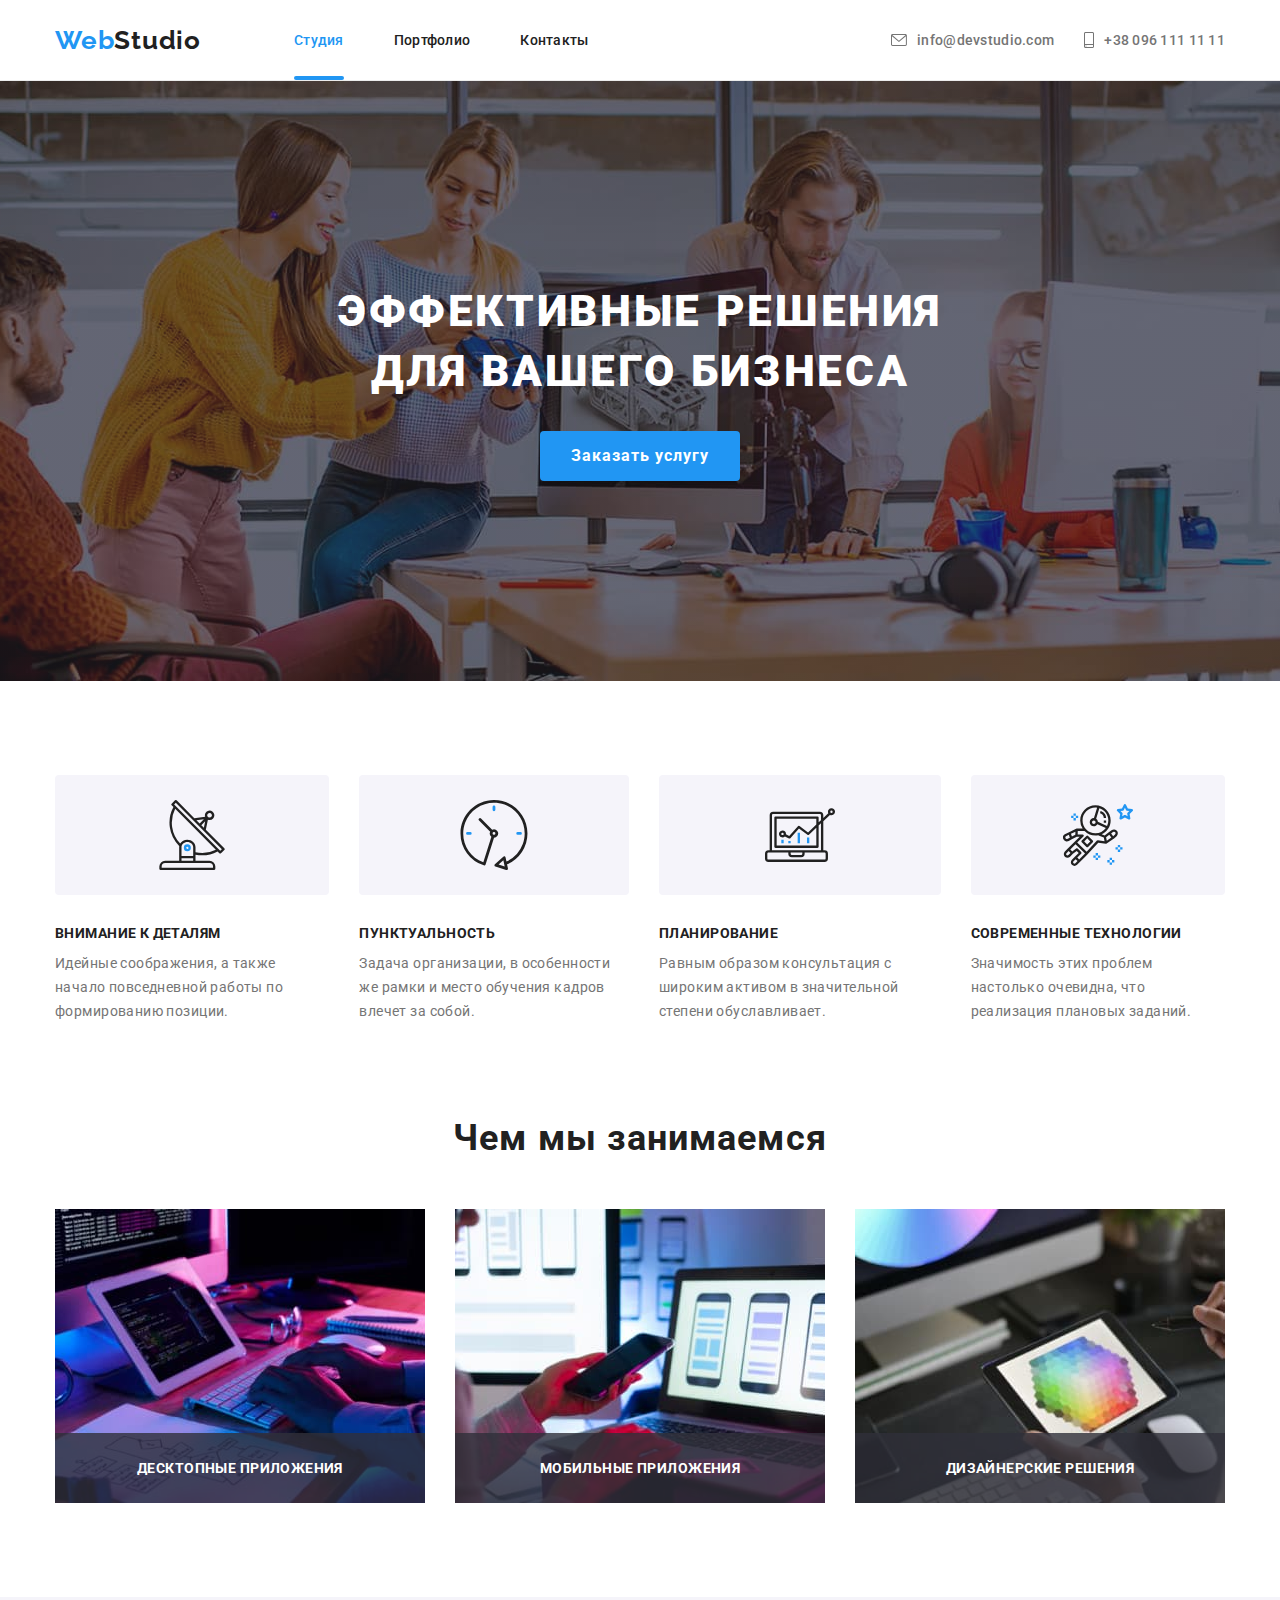
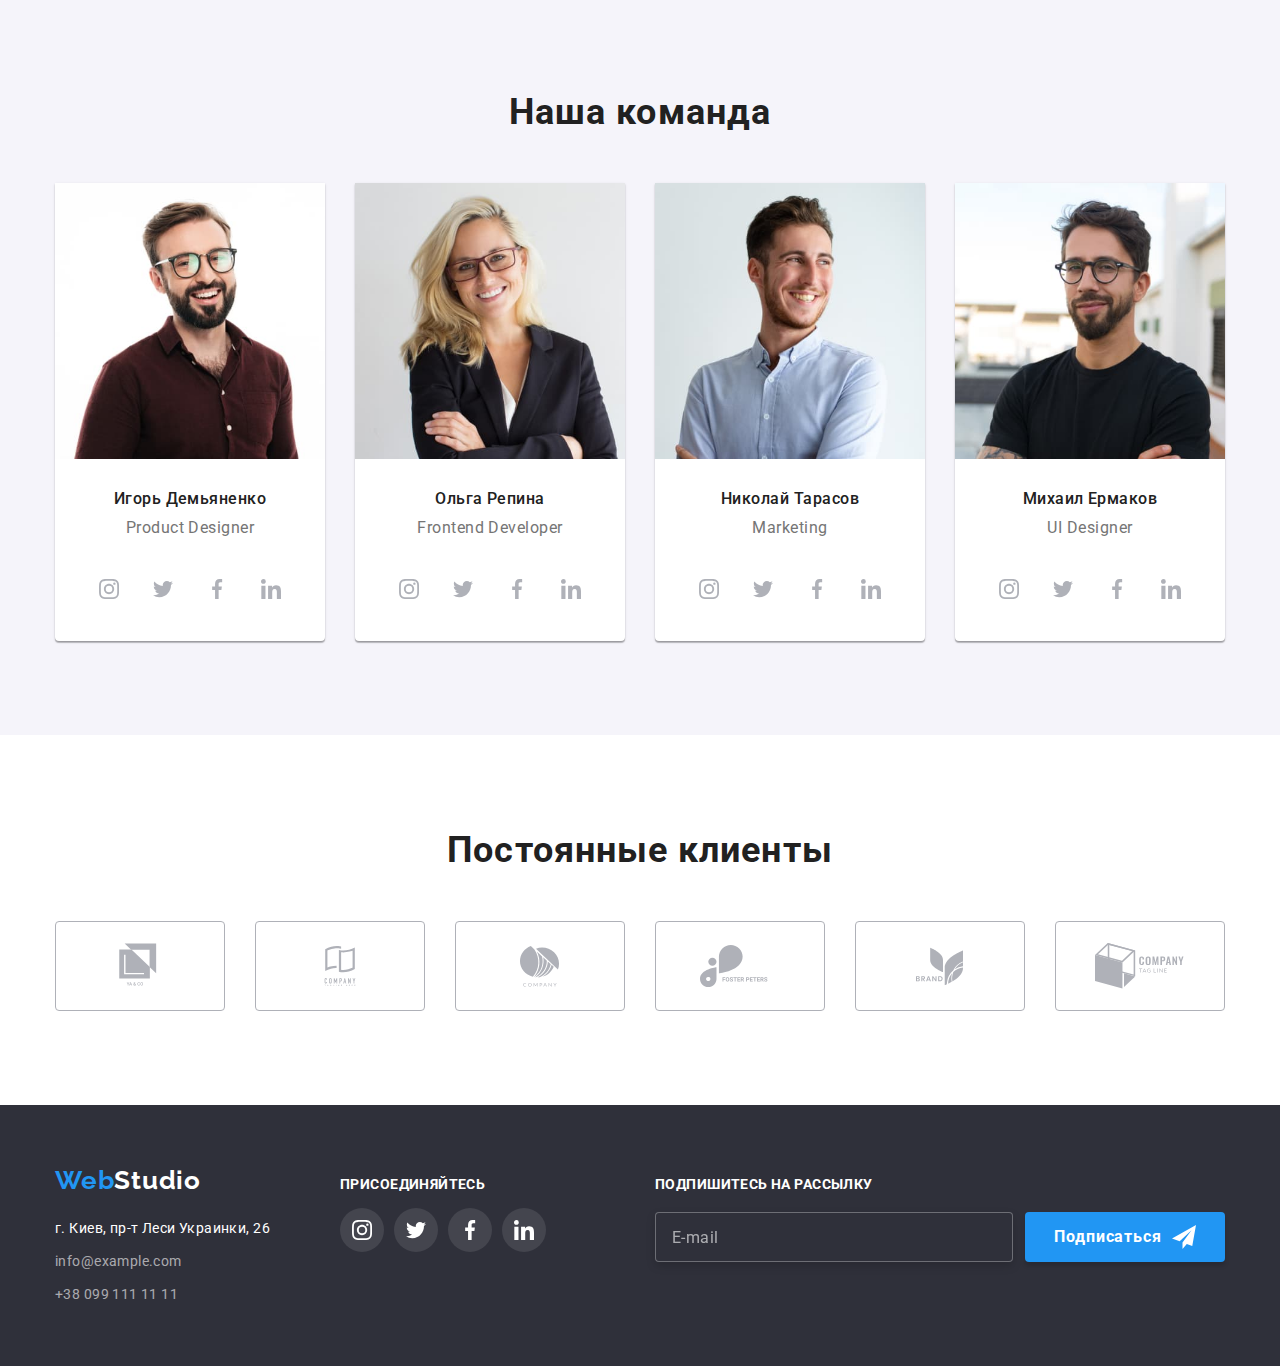
==== commit 6adb953c: "Работа над ошибками." ====
--- a/index.html
+++ b/index.html
@@ -388,7 +388,7 @@
                         <label class="checkbox__label">
                             <input class="checkbox__input" type="checkbox" name="user-agreement">
                             <span class="checkbox__icon"></span>
-                            Соглашаюсь с рассылкой и принимаю <a href="#">Условиями договора</a>
+                            <p class="modal__license">Соглашаюсь с рассылкой и принимаю <a href="#">Условия договора</a></p>
                         </label>
                     </div>
                     <button class="main-button" type="submit">Отправить</button>
@@ -447,8 +447,8 @@
             <div class="container__logo-adress">
                 <a href="#" class="logo-webstudio logo-webstudio ">Web<span class="logo-webstudio__studio-footer">Studio</span></a>
                 <address class="footer__address">
-                    <a class="footer__link-address" href="#">г. Киев, пр-т Леси Украинки, 26</a><br>
-                    <a class="footer__link-contact" href="mailto:info@example.com">info@example.com</a><br>
+                    <a class="footer__link-address" href="#">г. Киев, пр-т Леси Украинки, 26</a>
+                    <a class="footer__link-contact" href="mailto:info@example.com">info@example.com</a>
                     <a class="footer__link-contact" href="tel:+380991111111">+38 099 111 11 11</a>
                 </address>
             </div>
--- a/css/main.min.css
+++ b/css/main.min.css
@@ -1,2 +1,2 @@
-:root{--blue-text: rgba(33, 150, 243, 1);--blue-text9: rgba(33, 150, 243, 0.9);--black-text: rgba(33, 33, 33, 1);--black-text20: rgba(33, 33, 33, 0.2);--grey-text: rgba(117, 117, 117, 1);--grey-text5: rgba(117, 117, 117, 0.5);--white-text60: rgba(255, 255, 255, 0.6);--white-text100: rgba(255, 255, 255, 1);--white-text01: rgba(255, 255, 255, 0.1);--white-text30: rgba(255, 255, 255, 0.3);--background-grey: rgba(47, 48, 58, 1);--background-grey8: rgba(47, 48, 58, 0.8);--background-white: rgba(245, 244, 250, 1);--logo-webstudio__studio: rgba(0, 0, 0, 1);--border-color: rgba(236, 236, 236, 1);--grey-social-links: rgba(175, 177, 184, 1)}.visually-hidden{position:absolute;width:1px;height:1px;margin:-1px;border:0;padding:0;white-space:nowrap;-webkit-clip-path:inset(100%);clip-path:inset(100%);clip:rect(0 0 0 0);overflow:hidden}body{font-family:'Roboto', sans-serif}a{text-decoration:none}img{display:block;max-width:100%;height:auto}.container--flex{display:-webkit-box;display:-ms-flexbox;display:flex}.container{margin-left:auto;margin-right:auto;padding-left:15px;padding-right:15px;min-width:320px;max-width:480px}@media (min-width: 768px){.container{max-width:768px}}@media (min-width: 1200px){.container{max-width:1200px}}.page-header{border-bottom:1px solid #ececec}.page-header__container{-webkit-box-align:center;-ms-flex-align:center;align-items:center;height:60px;-webkit-box-pack:justify;-ms-flex-pack:justify;justify-content:space-between}@media (max-width: 767px){.page-header__container{position:relative}}@media (min-width: 768px){.page-header__container{height:80px}}@media (max-width: 767px){.page-header__site-nav,.contact-list{display:none}}@media (min-width: 1200px){.page-header__site-nav{margin-left:93px}}@media (min-width: 768px){.nav-list{display:-webkit-box;display:-ms-flexbox;display:flex;padding:0px;margin:0px}}.nav-list__item:not(:first-child){margin-left:50px}.nav-list__link{color:var(--black-text);font-style:normal;font-weight:500;font-size:14px;line-height:16px;letter-spacing:0.02em;-webkit-transition:color 250ms cubic-bezier(0.4, 0, 0.2, 1);transition:color 250ms cubic-bezier(0.4, 0, 0.2, 1)}.nav-list__link:hover,.nav-list__link:focus{color:var(--blue-text);outline:none}.nav-list__link--current{position:relative;color:var(--blue-text);padding:32px 0px}.nav-list__link--current:after{content:'';position:absolute;left:0;bottom:0px;display:block;width:100%;height:4px;background-color:var(--blue-text);border-radius:2px}.contact-list{margin:0px;padding:0px}@media (min-width: 1200px){.contact-list{margin-left:auto;display:-webkit-box;display:-ms-flexbox;display:flex}}.contact-list__link{color:var(--grey-text);font-weight:500;font-size:14px;line-height:16px;letter-spacing:0.02em;display:-webkit-box;display:-ms-flexbox;display:flex;-webkit-box-align:center;-ms-flex-align:center;align-items:center;-webkit-transition:color 250ms cubic-bezier(0.4, 0, 0.2, 1);transition:color 250ms cubic-bezier(0.4, 0, 0.2, 1);outline:none}.contact-list__link:hover,.contact-list__link:focus{color:var(--blue-text)}@media (max-width: 1199px){.contact-list__item:last-child{margin-top:10px}}@media (min-width: 1200px){.contact-list__item:last-child{margin-left:30px}}.contact-list__icon{margin-right:10px;fill:currentColor}.page-header__mobileMenu-button{padding:0px;border:none;height:40px;background-color:transparent;-webkit-transition:fill 250ms cubic-bezier(0.4, 0, 0.2, 1);transition:fill 250ms cubic-bezier(0.4, 0, 0.2, 1);color:var(--blue-text);outline:none}.page-header__mobileMenu-button:hover,.page-header__mobileMenu-button:focus{fill:currentColor}@media (min-width: 768px){.page-header__mobileMenu-button{display:none}}.main-section{background-image:-webkit-gradient(linear, left top, right top, from(rgba(47,48,58,0.4)), to(rgba(47,48,58,0.4))),url("../images/hero/hero480.jpg");background-image:linear-gradient(to right, rgba(47,48,58,0.4), rgba(47,48,58,0.4)),url("../images/hero/hero480.jpg");text-align:center;background-position:center;background-size:cover;margin-left:auto;margin-right:auto;max-width:1600px;padding:118px 0px}@media (min-device-pixel-ratio: 2), (-webkit-min-device-pixel-ratio: 2), (min-resolution: 192dpi), (min-resolution: 2dppx){.main-section{background-image:-webkit-gradient(linear, left top, right top, from(rgba(47,48,58,0.4)), to(rgba(47,48,58,0.4))),url("../images/hero/hero480@x2.jpg");background-image:linear-gradient(to right, rgba(47,48,58,0.4), rgba(47,48,58,0.4)),url("../images/hero/hero480@x2.jpg")}}@media (min-width: 480px){.main-section{background-image:-webkit-gradient(linear, left top, right top, from(rgba(47,48,58,0.4)), to(rgba(47,48,58,0.4))),url("../images/hero/hero768.jpg");background-image:linear-gradient(to right, rgba(47,48,58,0.4), rgba(47,48,58,0.4)),url("../images/hero/hero768.jpg")}}@media (min-width: 480px) and (min-device-pixel-ratio: 2), (min-width: 480px) and (-webkit-min-device-pixel-ratio: 2), (min-width: 480px) and (min-resolution: 192dpi), (min-width: 480px) and (min-resolution: 2dppx){.main-section{background-image:-webkit-gradient(linear, left top, right top, from(rgba(47,48,58,0.4)), to(rgba(47,48,58,0.4))),url("../images/hero/hero768@x2.jpg");background-image:linear-gradient(to right, rgba(47,48,58,0.4), rgba(47,48,58,0.4)),url("../images/hero/hero768@x2.jpg")}}@media (min-width: 768px){.main-section{background-image:-webkit-gradient(linear, left top, right top, from(rgba(47,48,58,0.4)), to(rgba(47,48,58,0.4))),url("../images/hero/hero1600.jpg");background-image:linear-gradient(to right, rgba(47,48,58,0.4), rgba(47,48,58,0.4)),url("../images/hero/hero1600.jpg")}}@media (min-width: 768px) and (min-device-pixel-ratio: 2), (min-width: 768px) and (-webkit-min-device-pixel-ratio: 2), (min-width: 768px) and (min-resolution: 192dpi), (min-width: 768px) and (min-resolution: 2dppx){.main-section{background-image:-webkit-gradient(linear, left top, right top, from(rgba(47,48,58,0.4)), to(rgba(47,48,58,0.4))),url("../images/hero/hero1600@x2.jpg");background-image:linear-gradient(to right, rgba(47,48,58,0.4), rgba(47,48,58,0.4)),url("../images/hero/hero1600@x2.jpg")}}@media (min-width: 1200px){.main-section{padding-top:200px;padding-bottom:200px}}.main-section__title{margin:0;color:var(--white-text100);font-weight:900;font-size:26px;line-height:42px;letter-spacing:0.06em;text-transform:uppercase}@media (min-width: 1200px){.main-section__title{font-size:44px;line-height:60px}}.main-button{margin-left:auto;margin-right:auto;display:block;width:200px;height:50px;background-color:var(--blue-text);border:none;border-radius:4px;color:var(--white-text100);margin-top:30px;padding:0;font-weight:bold;font-size:16px;line-height:30px;letter-spacing:0.06em;-webkit-box-shadow:0px 4px 4px rgba(0,0,0,0.15);box-shadow:0px 4px 4px rgba(0,0,0,0.15)}.advantages{padding:60px 0px}@media (min-width: 1200px){.advantages{padding:94px 0px}}.advantages__list{padding:0px;margin:-30px}@media (min-width: 768px){.advantages__list{margin:-15px;display:-webkit-box;display:-ms-flexbox;display:flex}}@media (min-width: 768px) and (max-width: 1199px){.advantages__list{-ms-flex-wrap:wrap;flex-wrap:wrap}}.advantages__item{margin:30px}@media (min-width: 768px){.advantages__item{margin:15px}}@media (min-width: 768px) and (max-width: 1199px){.advantages__item{-ms-flex-preferred-size:calc((100% - 4 * 15px) / 2);flex-basis:calc((100% - 4 * 15px) / 2)}}.advantages__container{height:120px;border-radius:4px;background-color:var(--background-white);margin-bottom:30px;display:-webkit-box;display:-ms-flexbox;display:flex;-webkit-box-pack:center;-ms-flex-pack:center;justify-content:center;-webkit-box-align:center;-ms-flex-align:center;align-items:center}.advantages__icon{width:70px;height:70px;fill:var(--black-text)}.advantages__title{color:var(--black-text);font-size:14px;letter-spacing:0.03em;text-transform:uppercase;margin:0px;margin-bottom:10px}@media (max-width: 767px){.advantages__title{text-align:center}}.advantages__text{color:var(--grey-text);font-size:14px;line-height:24px;letter-spacing:0.03em;margin:0px}.studio{padding-bottom:94px}@media (max-width: 1199px){.studio{display:none}}.studio__title{color:var(--black-text);font-style:normal;font-weight:bold;font-size:36px;line-height:42px;letter-spacing:0.03em;text-align:center;margin:0px}.studio__container{margin-top:50px}.studio__list{margin:0;padding:0px;display:-webkit-box;display:-ms-flexbox;display:flex}.studio__item{position:relative;background-color:var(--white-text100)}.studio__item:not(:first-child){margin-left:30px}.studio__container-text{position:absolute;display:-webkit-box;display:-ms-flexbox;display:flex;-webkit-box-pack:center;-ms-flex-pack:center;justify-content:center;-webkit-box-align:center;-ms-flex-align:center;align-items:center;color:var(--white-text100);bottom:0;background-color:var(--background-grey8);height:70px;width:100%;font-weight:bold;font-size:14px;letter-spacing:0.03em;text-transform:uppercase}.studio__text{margin:0px}.team{background-color:var(--background-white);padding-top:60px;padding-bottom:60px}@media (min-width: 1200px){.team{padding-top:94px;padding-bottom:94px}}.team__title{color:var(--black-text);font-size:28px;line-height:33px;text-align:center;letter-spacing:0.03em;margin:0px}@media (min-width: 1200px){.team__title{font-size:36px;line-height:42px}}.team__container{margin-top:30px}@media (min-width: 1200px){.team__container{margin-top:50px}}.team__list{padding:0px;margin:0px}@media (min-width: 768px){.team__list{display:-webkit-box;display:-ms-flexbox;display:flex}}@media (min-width: 768px) and (max-width: 1199px){.team__list{margin:-15px;-ms-flex-wrap:wrap;flex-wrap:wrap}}.team__item{position:relative;background-color:var(--white-text100);-webkit-box-shadow:0px 1px 3px rgba(0,0,0,0.12),0px 1px 1px rgba(0,0,0,0.14),0px 2px 1px rgba(0,0,0,0.2);box-shadow:0px 1px 3px rgba(0,0,0,0.12),0px 1px 1px rgba(0,0,0,0.14),0px 2px 1px rgba(0,0,0,0.2);border-radius:0px 0px 4px 4px;padding-bottom:24px}@media (min-width: 1200px){.team__item{padding-bottom:30px}.team__item:not(:first-child){margin-left:30px}}@media (max-width: 767px){.team__item:not(:first-child){margin-top:30px}}@media (min-width: 768px) and (max-width: 1199px){.team__item{margin:15px;-ms-flex-preferred-size:calc((100% - 4 * 15px) / 2);flex-basis:calc((100% - 4 * 15px) / 2)}}.team__names{color:var(--black-text);font-weight:500;font-size:16px;line-height:19px;letter-spacing:0.03em;margin:0px;margin-top:30px;text-align:center}.team__text{color:var(--grey-text);font-size:16px;line-height:19px;letter-spacing:0.03em;margin:0px;margin-top:10px;margin-bottom:30px;text-align:center}.team__img{width:100%}.clients{padding:60px 0px}@media (min-width: 1200px){.clients{padding:94px 0px}}.clients__title{margin:0px;color:var(--black-text);font-size:28px;line-height:33px;text-align:center;letter-spacing:0.03em}@media (min-width: 1200px){.clients__title{font-size:36px;line-height:42px}}.clients__container{margin-top:30px}@media (min-width: 1200px){.clients__container{margin-top:50px}}.clients__list{padding:0px;margin:-15px;display:-webkit-box;display:-ms-flexbox;display:flex;-ms-flex-wrap:wrap;flex-wrap:wrap}.clients__item{margin:15px;-ms-flex-preferred-size:calc((100% - 4 * 15px) / 2);flex-basis:calc((100% - 4 * 15px) / 2)}@media (min-width: 768px){.clients__item{-ms-flex-preferred-size:calc((100% - 6 * 15px) / 3);flex-basis:calc((100% - 6 * 15px) / 3)}}@media (min-width: 1200px){.clients__item{-ms-flex-preferred-size:calc((100% - 12 * 15px) / 6);flex-basis:calc((100% - 12 * 15px) / 6)}}.clients__link{display:-webkit-box;display:-ms-flexbox;display:flex;-webkit-box-pack:center;-ms-flex-pack:center;justify-content:center;-webkit-box-align:center;-ms-flex-align:center;align-items:center;height:90px;border:1px solid var(--grey-social-links);border-radius:4px;color:var(--grey-social-links);outline:none;-webkit-transition:color 250ms cubic-bezier(0.4, 0, 0.2, 1),border-color 250ms cubic-bezier(0.4, 0, 0.2, 1);transition:color 250ms cubic-bezier(0.4, 0, 0.2, 1),border-color 250ms cubic-bezier(0.4, 0, 0.2, 1)}.clients__link:hover,.clients__link:focus{border-color:var(--blue-text);color:var(--blue-text)}.clients__icon{fill:currentColor}.backdrop{position:fixed;top:0;left:0;width:100%;height:100%;background-color:rgba(0,0,0,0.2);opacity:1;-webkit-transition:opacity 250ms cubic-bezier(0.4, 0, 0.2, 1);transition:opacity 250ms cubic-bezier(0.4, 0, 0.2, 1)}.backdrop.is-hidden{pointer-events:none;opacity:0}.modal{position:absolute;top:50%;left:50%;width:450px;height:610px;background-color:var(--white-text100);border-radius:4px;-webkit-box-shadow:0px 1px 3px rgba(0,0,0,0.12),0px 1px 1px rgba(0,0,0,0.14),0px 2px 1px rgba(0,0,0,0.2);box-shadow:0px 1px 3px rgba(0,0,0,0.12),0px 1px 1px rgba(0,0,0,0.14),0px 2px 1px rgba(0,0,0,0.2);padding:40px;-webkit-transform:translate(-50%, -50%) scale(1);transform:translate(-50%, -50%) scale(1);opacity:1;-webkit-transition:opacity 250ms cubic-bezier(0.4, 0, 0.2, 1),-webkit-transform 250ms cubic-bezier(0.4, 0, 0.2, 1);transition:opacity 250ms cubic-bezier(0.4, 0, 0.2, 1),-webkit-transform 250ms cubic-bezier(0.4, 0, 0.2, 1);transition:transform 250ms cubic-bezier(0.4, 0, 0.2, 1),opacity 250ms cubic-bezier(0.4, 0, 0.2, 1);transition:transform 250ms cubic-bezier(0.4, 0, 0.2, 1),opacity 250ms cubic-bezier(0.4, 0, 0.2, 1),-webkit-transform 250ms cubic-bezier(0.4, 0, 0.2, 1)}@media (min-width: 768px){.modal{width:528px;height:581px}}.backdrop.is-hidden .modal{opacity:0;-webkit-transform:translate(-50%, -50%) scale(0.5);transform:translate(-50%, -50%) scale(0.5)}.modal__tittle{color:var(--black-text);font-weight:bold;font-size:20px;line-height:23px;text-align:center;letter-spacing:0.03em;margin:0px}.modal__form{padding-top:12px}.modal__form-field{font-size:12px;line-height:14px;letter-spacing:0.01em;color:#757575;position:relative}.modal__form-field:not(:first-child){padding-top:10px}.modal__form-field:last-child{padding-top:20px}.modal__label{display:-webkit-box;display:-ms-flexbox;display:flex;-webkit-box-orient:vertical;-webkit-box-direction:normal;-ms-flex-direction:column;flex-direction:column}.modal__input{height:40px;padding:12px;padding-left:42px}.modal__input,.modal__textarea{border-radius:4px;border:1px solid var(--black-text20);outline:none;margin-top:4px;-webkit-transition:border-color 250ms cubic-bezier(0.4, 0, 0.2, 1);transition:border-color 250ms cubic-bezier(0.4, 0, 0.2, 1)}.modal__input:hover,.modal__input:focus,.modal__textarea:hover,.modal__textarea:focus{border-color:var(--blue-text)}.modal__input:hover+.modal__icon,.modal__input:focus+.modal__icon{fill:var(--blue-text)}.modal__icon{position:absolute;left:12px;bottom:11px;-webkit-transition:fill 250ms cubic-bezier(0.4, 0, 0.2, 1);transition:fill 250ms cubic-bezier(0.4, 0, 0.2, 1)}.modal__textarea{height:120px;resize:none;width:100%;padding:12px 16px}.modal__textarea::-webkit-input-placeholder{color:var(--grey-text5);font-style:normal;font-weight:normal;font-size:12px;line-height:14px;letter-spacing:0.01em}.modal__textarea:-ms-input-placeholder{color:var(--grey-text5);font-style:normal;font-weight:normal;font-size:12px;line-height:14px;letter-spacing:0.01em}.modal__textarea::-ms-input-placeholder{color:var(--grey-text5);font-style:normal;font-weight:normal;font-size:12px;line-height:14px;letter-spacing:0.01em}.modal__textarea::placeholder{color:var(--grey-text5);font-style:normal;font-weight:normal;font-size:12px;line-height:14px;letter-spacing:0.01em}.checkbox{padding-top:20px;font-size:14px;line-height:24px;letter-spacing:0.03em;color:#757575;display:-webkit-box;display:-ms-flexbox;display:flex;-webkit-box-align:center;-ms-flex-align:center;align-items:center;position:relative}.checkbox__label{display:-webkit-box;display:-ms-flexbox;display:flex;-webkit-box-align:center;-ms-flex-align:center;align-items:center;font-size:12px;line-height:14px;letter-spacing:0.03em}@media (min-width: 1200px){.checkbox__label{font-size:14px}}.checkbox__input{position:absolute;width:1px;height:1px;margin:-1px;border:0;padding:0;white-space:nowrap;-webkit-clip-path:inset(100%);clip-path:inset(100%);clip:rect(0 0 0 0);overflow:hidden}.checkbox__input:checked+.checkbox__icon{background-color:var(--blue-text);background-image:url(../images/svg/icon-check.svg);background-size:contain;background-origin:border-box;border-color:var(--blue-text)}.checkbox__input:focus+.checkbox__icon{border-color:var(--blue-text)}.checkbox__icon{width:16px;height:15px;border:2px solid var(--black-text);border-radius:2px;margin-right:7px;-webkit-transition:background-color 250ms cubic-bezier(0.4, 0, 0.2, 1),background-image 250ms cubic-bezier(0.4, 0, 0.2, 1),border-color 250ms cubic-bezier(0.4, 0, 0.2, 1);transition:background-color 250ms cubic-bezier(0.4, 0, 0.2, 1),background-image 250ms cubic-bezier(0.4, 0, 0.2, 1),border-color 250ms cubic-bezier(0.4, 0, 0.2, 1)}.modal__button-close{position:absolute;right:8px;top:8px;width:30px;height:30px;padding:0px;border:1px solid rgba(0,0,0,0.1);border-radius:50%;display:-webkit-box;display:-ms-flexbox;display:flex;-webkit-box-pack:center;-ms-flex-pack:center;justify-content:center;-webkit-box-align:center;-ms-flex-align:center;align-items:center;background-color:var(--white-text100);color:var(--blue-text);outline:none;-webkit-transition:fill 250ms cubic-bezier(0.4, 0, 0.2, 1);transition:fill 250ms cubic-bezier(0.4, 0, 0.2, 1)}.modal__button-close:hover,.modal__button-close:focus{fill:currentColor}footer{background-color:var(--background-grey);padding:60px 0px}@media (max-width: 1199px){.footer__container--position{text-align:center}}@media (min-width: 768px) and (max-width: 1199px){.footer__container--position{display:-webkit-box;display:-ms-flexbox;display:flex;-ms-flex-wrap:wrap;flex-wrap:wrap;-ms-flex-pack:distribute;justify-content:space-around}}@media (min-width: 1200px){.footer__container--position{-webkit-box-align:baseline;-ms-flex-align:baseline;align-items:baseline;display:-webkit-box;display:-ms-flexbox;display:flex}}.footer__address{margin-top:20px}.footer__link-address,.footer__link-contact{font-size:14px;line-height:24px;letter-spacing:0.03em}.footer__link-address{color:var(--white-text100)}.footer__link-contact{color:var(--white-text60)}@media (max-width: 767px){.footer__container{margin-top:60px}}@media (min-width: 1200px){.footer__container{margin-left:70px}}.footer__titles{color:var(--white-text100);font-weight:bold;font-size:14px;letter-spacing:0.03em;text-transform:uppercase;margin:0px}@media (max-width: 1199px){.form-subscribe{margin-top:60px}}@media (min-width: 1200px){.form-subscribe{margin-left:auto}}.form-subscribe__container{margin-top:20px}@media (min-width: 1200px){.form-subscribe__container{display:-webkit-box;display:-ms-flexbox;display:flex}}.form-subscribe__input{width:100vw;height:50px;padding-left:16px;border:1px solid var(--white-text30);border-radius:4px;-webkit-box-sizing:border-box;box-sizing:border-box;background-color:var(--background-grey);-webkit-filter:drop-shadow(0px 4px 4px rgba(0,0,0,0.15));filter:drop-shadow(0px 4px 4px rgba(0,0,0,0.15));color:var(--white-text100)}@media (min-width: 480px){.form-subscribe__input{width:450px}}@media (min-width: 1200px){.form-subscribe__input{width:358px}}.form-subscribe__input::-webkit-input-placeholder{color:var(--white-text60);display:-webkit-box;display:flex;-webkit-box-align:center;align-items:center;font-size:16px;line-height:20px;letter-spacing:0.03em}.form-subscribe__input:-ms-input-placeholder{color:var(--white-text60);display:-ms-flexbox;display:flex;-ms-flex-align:center;align-items:center;font-size:16px;line-height:20px;letter-spacing:0.03em}.form-subscribe__input::-ms-input-placeholder{color:var(--white-text60);display:-ms-flexbox;display:flex;-ms-flex-align:center;align-items:center;font-size:16px;line-height:20px;letter-spacing:0.03em}.form-subscribe__input::placeholder{color:var(--white-text60);display:-webkit-box;display:-ms-flexbox;display:flex;-webkit-box-align:center;-ms-flex-align:center;align-items:center;font-size:16px;line-height:20px;letter-spacing:0.03em}.form-subscribe__main-button{margin:0px;display:-webkit-box;display:-ms-flexbox;display:flex;-webkit-box-align:center;-ms-flex-align:center;align-items:center;-webkit-box-pack:center;-ms-flex-pack:center;justify-content:center}.form-subscribe__main-button::after{content:'';background-image:url("../images/svg/icon-send.svg");width:24px;height:24px;margin-left:10px}@media (max-width: 1199px){.form-subscribe__main-button{margin-top:20px;margin-left:auto;margin-right:auto}}@media (min-width: 1200px){.form-subscribe__main-button{margin-left:12px}}.logo-webstudio{color:var(--blue-text);font-family:'Raleway', sans-serif;font-style:normal;font-weight:bold;font-size:26px;line-height:31px;letter-spacing:0.03em;outline-color:var(--blue-text)}.logo-webstudio__studio{color:var(--black-text)}.logo-webstudio__studio-footer{color:var(--white-text100)}.social-networks__list{display:-webkit-box;display:-ms-flexbox;display:flex;-webkit-box-pack:center;-ms-flex-pack:center;justify-content:center;padding:0px}.social-networks__item:not(:first-child){margin-left:10px}.social-networks__link{border:none;height:44px;width:44px;border-radius:50%;background-color:var(--white-text100);display:block;padding:12px;color:var(--grey-social-links);-webkit-transition:background-color 250ms cubic-bezier(0.4, 0, 0.2, 1),color 250ms cubic-bezier(0.4, 0, 0.2, 1);transition:background-color 250ms cubic-bezier(0.4, 0, 0.2, 1),color 250ms cubic-bezier(0.4, 0, 0.2, 1)}.social-networks__link:hover,.social-networks__link:focus{background-color:var(--blue-text);color:var(--white-text100);outline:none}.social-networks__icon{fill:currentColor}.social-networks__link--background-grey{background-color:var(--white-text01)}.social-networks__icon--white{fill:var(--white-text100)}.portfolio__buttons-list{margin:0px;padding:0px;border-radius:4px;display:-webkit-box;display:-ms-flexbox;display:flex;-ms-flex-wrap:wrap;flex-wrap:wrap}@media (min-width: 768px){.portfolio__buttons-list{-webkit-box-pack:center;-ms-flex-pack:center;justify-content:center}}@media (max-width: 767px){.portfolio__buttons-list{margin-top:-15px}}@media (min-width: 768px){.portfolio__buttons-item:not(:first-child){margin-left:8px}}@media (max-width: 767px){.portfolio__buttons-item{margin-right:8px;margin-top:15px}}.portfolio__buttons{background-color:var(--background-white);color:var(--black-text);font-style:normal;font-weight:500;font-size:16px;line-height:26px;text-align:center;letter-spacing:0.03em;border:none;border-radius:4px;padding:6px 22px;outline:none;-webkit-transition:background-color 250ms cubic-bezier(0.4, 0, 0.2, 1),color 250ms cubic-bezier(0.4, 0, 0.2, 1),-webkit-box-shadow 250ms cubic-bezier(0.4, 0, 0.2, 1);transition:background-color 250ms cubic-bezier(0.4, 0, 0.2, 1),color 250ms cubic-bezier(0.4, 0, 0.2, 1),-webkit-box-shadow 250ms cubic-bezier(0.4, 0, 0.2, 1);transition:background-color 250ms cubic-bezier(0.4, 0, 0.2, 1),color 250ms cubic-bezier(0.4, 0, 0.2, 1),box-shadow 250ms cubic-bezier(0.4, 0, 0.2, 1);transition:background-color 250ms cubic-bezier(0.4, 0, 0.2, 1),color 250ms cubic-bezier(0.4, 0, 0.2, 1),box-shadow 250ms cubic-bezier(0.4, 0, 0.2, 1),-webkit-box-shadow 250ms cubic-bezier(0.4, 0, 0.2, 1)}.portfolio__buttons:hover,.portfolio__buttons:focus{background-color:var(--blue-text);color:var(--white-text100);-webkit-box-shadow:0px 3px 1px rgba(0,0,0,0.1),0px 1px 2px rgba(0,0,0,0.08),0px 2px 2px rgba(0,0,0,0.12);box-shadow:0px 3px 1px rgba(0,0,0,0.1),0px 1px 2px rgba(0,0,0,0.08),0px 2px 2px rgba(0,0,0,0.12)}.portfolio{padding-top:60px;padding-bottom:60px}@media (min-width: 1200px){.portfolio{padding-top:94px;padding-bottom:94px}}.portfolio__sites-container--position{margin-top:40px}@media (min-width: 768px){.portfolio__sites-container--position{margin-top:40px}}@media (min-width: 1200px){.portfolio__sites-container--position{margin-top:50px}}.portfolio__works-list{display:-webkit-box;display:-ms-flexbox;display:flex;-ms-flex-wrap:wrap;flex-wrap:wrap;padding:0px;margin:-15px}.portfolio__works-item{margin:15px;background-color:var(--white-text100);-webkit-box-sizing:border-box;box-sizing:border-box;-webkit-transition:-webkit-box-shadow 250ms cubic-bezier(0.4, 0, 0.2, 1);transition:-webkit-box-shadow 250ms cubic-bezier(0.4, 0, 0.2, 1);transition:box-shadow 250ms cubic-bezier(0.4, 0, 0.2, 1);transition:box-shadow 250ms cubic-bezier(0.4, 0, 0.2, 1), -webkit-box-shadow 250ms cubic-bezier(0.4, 0, 0.2, 1)}.portfolio__works-item:hover{-webkit-box-shadow:0px 1px 1px rgba(0,0,0,0.12),0px 4px 4px rgba(0,0,0,0.06),1px 4px 6px rgba(0,0,0,0.16);box-shadow:0px 1px 1px rgba(0,0,0,0.12),0px 4px 4px rgba(0,0,0,0.06),1px 4px 6px rgba(0,0,0,0.16)}@media (min-width: 768px){.portfolio__works-item{-ms-flex-preferred-size:calc((100% - 4 * 15px) / 2);flex-basis:calc((100% - 4 * 15px) / 2)}}@media (min-width: 1200px){.portfolio__works-item{-ms-flex-preferred-size:calc((100% - 6 * 15px) / 3);flex-basis:calc((100% - 6 * 15px) / 3)}}@media (min-width: 768px) and (max-width: 1199px){.portfolio__works-item{display:-webkit-box;display:-ms-flexbox;display:flex;-webkit-box-orient:vertical;-webkit-box-direction:normal;-ms-flex-direction:column;flex-direction:column}}.portfolio__photos-container{position:relative;overflow:hidden}.portfolio__info-text{margin:0px;position:absolute;top:0;left:0;width:100%;height:101%;display:-webkit-box;display:-ms-flexbox;display:flex;-webkit-box-align:center;-ms-flex-align:center;align-items:center;padding:0px 24px;background-color:var(--blue-text9);color:var(--white-text100);font-weight:normal;font-size:18px;line-height:28px;letter-spacing:0.03em;-webkit-transform:translateY(100%);transform:translateY(100%);-webkit-transition:-webkit-transform 250ms cubic-bezier(0.4, 0, 0.2, 1);transition:-webkit-transform 250ms cubic-bezier(0.4, 0, 0.2, 1);transition:transform 250ms cubic-bezier(0.4, 0, 0.2, 1);transition:transform 250ms cubic-bezier(0.4, 0, 0.2, 1), -webkit-transform 250ms cubic-bezier(0.4, 0, 0.2, 1)}.portfolio__works-item:hover .portfolio__info-text{-webkit-transform:translateY(0);transform:translateY(0)}.portfolio__sites-container{padding:20px 24px;border-bottom:1px solid #eee;border-left:1px solid #eee;border-right:1px solid #eee;z-index:2;-webkit-box-flex:1;-ms-flex-positive:1;flex-grow:1}.portfolio__sites-name{margin:0px;color:var(--black-text);font-size:18px;line-height:36px;letter-spacing:0.06em}.portfolio__sites-description{margin:0px;color:var(--grey-text);font-size:16px;line-height:30px;letter-spacing:0.03em;margin-top:4px}.portfolio__img{width:100%}.container-menu{background-color:var(--white-text100);position:fixed;top:0;left:0;z-index:999;width:100vw;height:100vh;padding:48px 40px;-webkit-transform:translateX(100%);transform:translateX(100%);-webkit-transition:-webkit-transform 250ms cubic-bezier(0.4, 0, 0.2, 1);transition:-webkit-transform 250ms cubic-bezier(0.4, 0, 0.2, 1);transition:transform 250ms cubic-bezier(0.4, 0, 0.2, 1);transition:transform 250ms cubic-bezier(0.4, 0, 0.2, 1), -webkit-transform 250ms cubic-bezier(0.4, 0, 0.2, 1);overflow-y:scroll}.container-menu.is-open{-webkit-transform:translateX(0);transform:translateX(0)}@media (min-width: 768px){.container-menu{display:none}}.page-header__mobileMenu-buttonClose{padding:0px;border:none;height:40px;background-color:transparent;-webkit-transition:fill 250ms cubic-bezier(0.4, 0, 0.2, 1);transition:fill 250ms cubic-bezier(0.4, 0, 0.2, 1);color:var(--blue-text);outline:none;position:absolute;top:10px;right:15px}.page-header__mobileMenu-buttonClose:hover,.page-header__mobileMenu-buttonClose:focus{fill:currentColor}.burger-nav__list{margin:0px;padding:0px}.burger-nav__item:not(:first-child){margin-top:32px}.burger-nav__link{color:var(--black-text);font-weight:500;font-size:40px;line-height:47px;letter-spacing:0.02em;-webkit-transition:color 250ms cubic-bezier(0.4, 0, 0.2, 1);transition:color 250ms cubic-bezier(0.4, 0, 0.2, 1)}.burger-nav__link:hover,.burger-nav__link:focus{color:var(--blue-text);outline:none}.burger-nav__link.burger-nav__link--current{color:var(--blue-text)}.burger-contact__list{padding:0;margin:0;margin-top:302px}.burger-contact__item:last-child{margin-top:32px}.burger-contact__link{color:var(--grey-text);font-weight:500;font-size:24px;letter-spacing:0.02em;-webkit-transition:color 250ms cubic-bezier(0.4, 0, 0.2, 1);transition:color 250ms cubic-bezier(0.4, 0, 0.2, 1);outline:none}.burger-contact__link:hover,.burger-contact__link:focus{color:var(--blue-text)}.burger-contact__link--tel{color:var(--blue-text);font-size:34px;line-height:40px}.burger-socialNetworks__list{margin:0;padding:0;display:-webkit-box;display:-ms-flexbox;display:flex;margin-top:64px}.burger-socialNetworks__item:not(:last-child){margin-right:10px}.burger-socialNetworks__link{color:var(--blue-text);font-weight:500;font-size:18px;line-height:22px;letter-spacing:0.02em;display:-webkit-box;display:-ms-flexbox;display:flex}.burger-socialNetworks__link--line::after{content:'';width:1px;height:22px;background-color:var(--black-text20);margin-left:10px}
+:root{--blue-text: rgba(33, 150, 243, 1);--blue-text9: rgba(33, 150, 243, 0.9);--black-text: rgba(33, 33, 33, 1);--black-text20: rgba(33, 33, 33, 0.2);--grey-text: rgba(117, 117, 117, 1);--grey-text5: rgba(117, 117, 117, 0.5);--white-text60: rgba(255, 255, 255, 0.6);--white-text100: rgba(255, 255, 255, 1);--white-text01: rgba(255, 255, 255, 0.1);--white-text30: rgba(255, 255, 255, 0.3);--background-grey: rgba(47, 48, 58, 1);--background-grey8: rgba(47, 48, 58, 0.8);--background-white: rgba(245, 244, 250, 1);--logo-webstudio__studio: rgba(0, 0, 0, 1);--border-color: rgba(236, 236, 236, 1);--grey-social-links: rgba(175, 177, 184, 1)}.visually-hidden{position:absolute;width:1px;height:1px;margin:-1px;border:0;padding:0;white-space:nowrap;-webkit-clip-path:inset(100%);clip-path:inset(100%);clip:rect(0 0 0 0);overflow:hidden}body{font-family:'Roboto', sans-serif}a{text-decoration:none}img{display:block;max-width:100%;height:auto}.container--flex{display:-webkit-box;display:-ms-flexbox;display:flex}.container{margin-left:auto;margin-right:auto;padding-left:15px;padding-right:15px;min-width:320px;max-width:480px}@media (min-width: 768px){.container{max-width:768px}}@media (min-width: 1200px){.container{max-width:1200px}}.page-header{border-bottom:1px solid #ececec}.page-header__container{-webkit-box-align:center;-ms-flex-align:center;align-items:center;height:60px;-webkit-box-pack:justify;-ms-flex-pack:justify;justify-content:space-between}@media (max-width: 767px){.page-header__container{position:relative}}@media (min-width: 768px){.page-header__container{height:80px}}@media (max-width: 767px){.page-header__site-nav,.contact-list{display:none}}@media (min-width: 1200px){.page-header__site-nav{margin-left:93px}}@media (min-width: 768px){.nav-list{display:-webkit-box;display:-ms-flexbox;display:flex;padding:0px;margin:0px}}.nav-list__item:not(:first-child){margin-left:50px}.nav-list__link{color:var(--black-text);font-style:normal;font-weight:500;font-size:14px;line-height:16px;letter-spacing:0.02em;-webkit-transition:color 250ms cubic-bezier(0.4, 0, 0.2, 1);transition:color 250ms cubic-bezier(0.4, 0, 0.2, 1)}.nav-list__link:hover,.nav-list__link:focus{color:var(--blue-text);outline:none}.nav-list__link--current{position:relative;color:var(--blue-text);padding:32px 0px}.nav-list__link--current:after{content:'';position:absolute;left:0;bottom:0px;display:block;width:100%;height:4px;background-color:var(--blue-text);border-radius:2px}.contact-list{margin:0px;padding:0px}@media (min-width: 1200px){.contact-list{margin-left:auto;display:-webkit-box;display:-ms-flexbox;display:flex}}.contact-list__link{color:var(--grey-text);font-weight:500;font-size:14px;line-height:16px;letter-spacing:0.02em;display:-webkit-box;display:-ms-flexbox;display:flex;-webkit-box-align:center;-ms-flex-align:center;align-items:center;-webkit-transition:color 250ms cubic-bezier(0.4, 0, 0.2, 1);transition:color 250ms cubic-bezier(0.4, 0, 0.2, 1);outline:none}.contact-list__link:hover,.contact-list__link:focus{color:var(--blue-text)}@media (max-width: 1199px){.contact-list__item:last-child{margin-top:10px}}@media (min-width: 1200px){.contact-list__item:last-child{margin-left:30px}}.contact-list__icon{margin-right:10px;fill:currentColor}.page-header__mobileMenu-button{padding:0px;border:none;height:40px;background-color:transparent;-webkit-transition:fill 250ms cubic-bezier(0.4, 0, 0.2, 1);transition:fill 250ms cubic-bezier(0.4, 0, 0.2, 1);color:var(--blue-text);outline:none}.page-header__mobileMenu-button:hover,.page-header__mobileMenu-button:focus{fill:currentColor}@media (min-width: 768px){.page-header__mobileMenu-button{display:none}}.main-section{background-image:-webkit-gradient(linear, left top, right top, from(rgba(47,48,58,0.4)), to(rgba(47,48,58,0.4))),url("../images/hero/hero480.jpg");background-image:linear-gradient(to right, rgba(47,48,58,0.4), rgba(47,48,58,0.4)),url("../images/hero/hero480.jpg");text-align:center;background-position:center;background-size:cover;margin-left:auto;margin-right:auto;max-width:1600px;padding:118px 0px}@media (min-device-pixel-ratio: 2), (-webkit-min-device-pixel-ratio: 2), (min-resolution: 192dpi), (min-resolution: 2dppx){.main-section{background-image:-webkit-gradient(linear, left top, right top, from(rgba(47,48,58,0.4)), to(rgba(47,48,58,0.4))),url("../images/hero/hero480@x2.jpg");background-image:linear-gradient(to right, rgba(47,48,58,0.4), rgba(47,48,58,0.4)),url("../images/hero/hero480@x2.jpg")}}@media (min-width: 480px){.main-section{background-image:-webkit-gradient(linear, left top, right top, from(rgba(47,48,58,0.4)), to(rgba(47,48,58,0.4))),url("../images/hero/hero768.jpg");background-image:linear-gradient(to right, rgba(47,48,58,0.4), rgba(47,48,58,0.4)),url("../images/hero/hero768.jpg")}}@media (min-width: 480px) and (min-device-pixel-ratio: 2), (min-width: 480px) and (-webkit-min-device-pixel-ratio: 2), (min-width: 480px) and (min-resolution: 192dpi), (min-width: 480px) and (min-resolution: 2dppx){.main-section{background-image:-webkit-gradient(linear, left top, right top, from(rgba(47,48,58,0.4)), to(rgba(47,48,58,0.4))),url("../images/hero/hero768@x2.jpg");background-image:linear-gradient(to right, rgba(47,48,58,0.4), rgba(47,48,58,0.4)),url("../images/hero/hero768@x2.jpg")}}@media (min-width: 768px){.main-section{background-image:-webkit-gradient(linear, left top, right top, from(rgba(47,48,58,0.4)), to(rgba(47,48,58,0.4))),url("../images/hero/hero1600.jpg");background-image:linear-gradient(to right, rgba(47,48,58,0.4), rgba(47,48,58,0.4)),url("../images/hero/hero1600.jpg")}}@media (min-width: 768px) and (min-device-pixel-ratio: 2), (min-width: 768px) and (-webkit-min-device-pixel-ratio: 2), (min-width: 768px) and (min-resolution: 192dpi), (min-width: 768px) and (min-resolution: 2dppx){.main-section{background-image:-webkit-gradient(linear, left top, right top, from(rgba(47,48,58,0.4)), to(rgba(47,48,58,0.4))),url("../images/hero/hero1600@x2.jpg");background-image:linear-gradient(to right, rgba(47,48,58,0.4), rgba(47,48,58,0.4)),url("../images/hero/hero1600@x2.jpg")}}@media (min-width: 1200px){.main-section{padding-top:200px;padding-bottom:200px}}.main-section__title{margin:0;color:var(--white-text100);font-weight:900;font-size:26px;line-height:42px;letter-spacing:0.06em;text-transform:uppercase}@media (min-width: 1200px){.main-section__title{font-size:44px;line-height:60px}}.main-button{margin-left:auto;margin-right:auto;display:block;width:200px;height:50px;background-color:var(--blue-text);border:none;border-radius:4px;color:var(--white-text100);margin-top:30px;padding:0;font-weight:bold;font-size:16px;line-height:30px;letter-spacing:0.06em;-webkit-box-shadow:0px 4px 4px rgba(0,0,0,0.15);box-shadow:0px 4px 4px rgba(0,0,0,0.15)}.advantages{padding:60px 0px}@media (min-width: 1200px){.advantages{padding:94px 0px}}.advantages__list{padding:0px}@media (max-width: 767px){.advantages__list{margin-top:-30px}}@media (min-width: 768px){.advantages__list{margin:-15px;display:-webkit-box;display:-ms-flexbox;display:flex}}@media (min-width: 768px) and (max-width: 1199px){.advantages__list{-ms-flex-wrap:wrap;flex-wrap:wrap}}@media (max-width: 767px){.advantages__item{margin-top:30px}}@media (min-width: 768px){.advantages__item{margin:15px}}@media (min-width: 768px) and (max-width: 1199px){.advantages__item{-ms-flex-preferred-size:calc((100% - 4 * 15px) / 2);flex-basis:calc((100% - 4 * 15px) / 2)}}.advantages__container{height:120px;border-radius:4px;background-color:var(--background-white);margin-bottom:30px;display:-webkit-box;display:-ms-flexbox;display:flex;-webkit-box-pack:center;-ms-flex-pack:center;justify-content:center;-webkit-box-align:center;-ms-flex-align:center;align-items:center}.advantages__icon{width:70px;height:70px;fill:var(--black-text)}.advantages__title{color:var(--black-text);font-size:14px;letter-spacing:0.03em;text-transform:uppercase;margin:0px;margin-bottom:10px}@media (max-width: 767px){.advantages__title{text-align:center}}.advantages__text{color:var(--grey-text);font-size:14px;line-height:24px;letter-spacing:0.03em;margin:0px}.studio{padding-bottom:94px}@media (max-width: 1199px){.studio{display:none}}.studio__title{color:var(--black-text);font-style:normal;font-weight:bold;font-size:36px;line-height:42px;letter-spacing:0.03em;text-align:center;margin:0px}.studio__container{margin-top:50px}.studio__list{margin:0;padding:0px;display:-webkit-box;display:-ms-flexbox;display:flex}.studio__item{position:relative;background-color:var(--white-text100)}.studio__item:not(:first-child){margin-left:30px}.studio__container-text{position:absolute;display:-webkit-box;display:-ms-flexbox;display:flex;-webkit-box-pack:center;-ms-flex-pack:center;justify-content:center;-webkit-box-align:center;-ms-flex-align:center;align-items:center;color:var(--white-text100);bottom:0;background-color:var(--background-grey8);height:70px;width:100%;font-weight:bold;font-size:14px;letter-spacing:0.03em;text-transform:uppercase}.studio__text{margin:0px}.team{background-color:var(--background-white);padding-top:60px;padding-bottom:60px}@media (min-width: 1200px){.team{padding-top:94px;padding-bottom:94px}}.team__title{color:var(--black-text);font-size:28px;line-height:33px;text-align:center;letter-spacing:0.03em;margin:0px}@media (min-width: 1200px){.team__title{font-size:36px;line-height:42px}}.team__container{margin-top:30px}@media (min-width: 1200px){.team__container{margin-top:50px}}.team__list{padding:0px;margin:0px}@media (min-width: 768px){.team__list{display:-webkit-box;display:-ms-flexbox;display:flex}}@media (min-width: 768px) and (max-width: 1199px){.team__list{margin:-15px;-ms-flex-wrap:wrap;flex-wrap:wrap}}.team__item{position:relative;background-color:var(--white-text100);-webkit-box-shadow:0px 1px 3px rgba(0,0,0,0.12),0px 1px 1px rgba(0,0,0,0.14),0px 2px 1px rgba(0,0,0,0.2);box-shadow:0px 1px 3px rgba(0,0,0,0.12),0px 1px 1px rgba(0,0,0,0.14),0px 2px 1px rgba(0,0,0,0.2);border-radius:0px 0px 4px 4px;padding-bottom:24px}@media (min-width: 1200px){.team__item{padding-bottom:30px}.team__item:not(:first-child){margin-left:30px}}@media (max-width: 767px){.team__item:not(:first-child){margin-top:30px}}@media (min-width: 768px) and (max-width: 1199px){.team__item{margin:15px;-ms-flex-preferred-size:calc((100% - 4 * 15px) / 2);flex-basis:calc((100% - 4 * 15px) / 2)}}.team__names{color:var(--black-text);font-weight:500;font-size:16px;line-height:19px;letter-spacing:0.03em;margin:0px;margin-top:30px;text-align:center}.team__text{color:var(--grey-text);font-size:16px;line-height:19px;letter-spacing:0.03em;margin:0px;margin-top:10px;margin-bottom:30px;text-align:center}.team__img{width:100%}.clients{padding:60px 0px}@media (min-width: 1200px){.clients{padding:94px 0px}}.clients__title{margin:0px;color:var(--black-text);font-size:28px;line-height:33px;text-align:center;letter-spacing:0.03em}@media (min-width: 1200px){.clients__title{font-size:36px;line-height:42px}}.clients__container{margin-top:30px}@media (min-width: 1200px){.clients__container{margin-top:50px}}.clients__list{padding:0px;margin:-15px;display:-webkit-box;display:-ms-flexbox;display:flex;-ms-flex-wrap:wrap;flex-wrap:wrap}.clients__item{margin:15px;-ms-flex-preferred-size:calc((100% - 4 * 15px) / 2);flex-basis:calc((100% - 4 * 15px) / 2)}@media (min-width: 768px){.clients__item{-ms-flex-preferred-size:calc((100% - 6 * 15px) / 3);flex-basis:calc((100% - 6 * 15px) / 3)}}@media (min-width: 1200px){.clients__item{-ms-flex-preferred-size:calc((100% - 12 * 15px) / 6);flex-basis:calc((100% - 12 * 15px) / 6)}}.clients__link{display:-webkit-box;display:-ms-flexbox;display:flex;-webkit-box-pack:center;-ms-flex-pack:center;justify-content:center;-webkit-box-align:center;-ms-flex-align:center;align-items:center;height:90px;border:1px solid var(--grey-social-links);border-radius:4px;color:var(--grey-social-links);outline:none;-webkit-transition:color 250ms cubic-bezier(0.4, 0, 0.2, 1),border-color 250ms cubic-bezier(0.4, 0, 0.2, 1);transition:color 250ms cubic-bezier(0.4, 0, 0.2, 1),border-color 250ms cubic-bezier(0.4, 0, 0.2, 1)}.clients__link:hover,.clients__link:focus{border-color:var(--blue-text);color:var(--blue-text)}.clients__icon{fill:currentColor}.backdrop{position:fixed;top:0;left:0;width:100%;height:100%;background-color:rgba(0,0,0,0.2);opacity:1;-webkit-transition:opacity 250ms cubic-bezier(0.4, 0, 0.2, 1);transition:opacity 250ms cubic-bezier(0.4, 0, 0.2, 1)}.backdrop.is-hidden{pointer-events:none;opacity:0}.modal{position:absolute;top:50%;left:50%;width:450px;height:610px;background-color:var(--white-text100);border-radius:4px;-webkit-box-shadow:0px 1px 3px rgba(0,0,0,0.12),0px 1px 1px rgba(0,0,0,0.14),0px 2px 1px rgba(0,0,0,0.2);box-shadow:0px 1px 3px rgba(0,0,0,0.12),0px 1px 1px rgba(0,0,0,0.14),0px 2px 1px rgba(0,0,0,0.2);padding:40px;-webkit-transform:translate(-50%, -50%) scale(1);transform:translate(-50%, -50%) scale(1);opacity:1;-webkit-transition:opacity 250ms cubic-bezier(0.4, 0, 0.2, 1),-webkit-transform 250ms cubic-bezier(0.4, 0, 0.2, 1);transition:opacity 250ms cubic-bezier(0.4, 0, 0.2, 1),-webkit-transform 250ms cubic-bezier(0.4, 0, 0.2, 1);transition:transform 250ms cubic-bezier(0.4, 0, 0.2, 1),opacity 250ms cubic-bezier(0.4, 0, 0.2, 1);transition:transform 250ms cubic-bezier(0.4, 0, 0.2, 1),opacity 250ms cubic-bezier(0.4, 0, 0.2, 1),-webkit-transform 250ms cubic-bezier(0.4, 0, 0.2, 1)}@media (min-width: 768px){.modal{width:528px;height:581px}}.backdrop.is-hidden .modal{opacity:0;-webkit-transform:translate(-50%, -50%) scale(0.5);transform:translate(-50%, -50%) scale(0.5)}.modal__tittle{color:var(--black-text);font-weight:bold;font-size:20px;line-height:23px;text-align:center;letter-spacing:0.03em;margin:0px}.modal__form{padding-top:12px}.modal__form-field{font-size:12px;line-height:14px;letter-spacing:0.01em;color:#757575;position:relative}.modal__form-field:not(:first-child){padding-top:10px}.modal__form-field:last-child{padding-top:20px}.modal__label{display:-webkit-box;display:-ms-flexbox;display:flex;-webkit-box-orient:vertical;-webkit-box-direction:normal;-ms-flex-direction:column;flex-direction:column}.modal__input{height:40px;padding:12px;padding-left:42px}.modal__input,.modal__textarea{border-radius:4px;border:1px solid var(--black-text20);outline:none;margin-top:4px;-webkit-transition:border-color 250ms cubic-bezier(0.4, 0, 0.2, 1);transition:border-color 250ms cubic-bezier(0.4, 0, 0.2, 1)}.modal__input:hover,.modal__input:focus,.modal__textarea:hover,.modal__textarea:focus{border-color:var(--blue-text)}.modal__input:hover+.modal__icon,.modal__input:focus+.modal__icon{fill:var(--blue-text)}.modal__icon{position:absolute;left:12px;bottom:11px;-webkit-transition:fill 250ms cubic-bezier(0.4, 0, 0.2, 1);transition:fill 250ms cubic-bezier(0.4, 0, 0.2, 1)}.modal__textarea{height:120px;resize:none;width:100%;padding:12px 16px}.modal__textarea::-webkit-input-placeholder{color:var(--grey-text5);font-style:normal;font-weight:normal;font-size:12px;line-height:14px;letter-spacing:0.01em}.modal__textarea:-ms-input-placeholder{color:var(--grey-text5);font-style:normal;font-weight:normal;font-size:12px;line-height:14px;letter-spacing:0.01em}.modal__textarea::-ms-input-placeholder{color:var(--grey-text5);font-style:normal;font-weight:normal;font-size:12px;line-height:14px;letter-spacing:0.01em}.modal__textarea::placeholder{color:var(--grey-text5);font-style:normal;font-weight:normal;font-size:12px;line-height:14px;letter-spacing:0.01em}.checkbox{padding-top:20px;font-size:14px;line-height:24px;letter-spacing:0.03em;color:#757575;display:-webkit-box;display:-ms-flexbox;display:flex;-webkit-box-align:center;-ms-flex-align:center;align-items:center;position:relative}.checkbox__label{display:-webkit-box;display:-ms-flexbox;display:flex;-webkit-box-align:center;-ms-flex-align:center;align-items:center;font-size:12px;line-height:14px;letter-spacing:0.03em}@media (min-width: 1200px){.checkbox__label{font-size:14px}}.checkbox__input{position:absolute;width:1px;height:1px;margin:-1px;border:0;padding:0;white-space:nowrap;-webkit-clip-path:inset(100%);clip-path:inset(100%);clip:rect(0 0 0 0);overflow:hidden}.checkbox__input:checked+.checkbox__icon{background-color:var(--blue-text);background-image:url(../images/svg/icon-check.svg);background-size:contain;background-origin:border-box;border-color:var(--blue-text)}.checkbox__input:focus+.checkbox__icon{border-color:var(--blue-text)}.checkbox__icon{width:16px;height:15px;border:2px solid var(--black-text);border-radius:2px;margin-right:7px;-webkit-transition:background-color 250ms cubic-bezier(0.4, 0, 0.2, 1),background-image 250ms cubic-bezier(0.4, 0, 0.2, 1),border-color 250ms cubic-bezier(0.4, 0, 0.2, 1);transition:background-color 250ms cubic-bezier(0.4, 0, 0.2, 1),background-image 250ms cubic-bezier(0.4, 0, 0.2, 1),border-color 250ms cubic-bezier(0.4, 0, 0.2, 1)}.modal__button-close{position:absolute;right:8px;top:8px;width:30px;height:30px;padding:0px;border:1px solid rgba(0,0,0,0.1);border-radius:50%;display:-webkit-box;display:-ms-flexbox;display:flex;-webkit-box-pack:center;-ms-flex-pack:center;justify-content:center;-webkit-box-align:center;-ms-flex-align:center;align-items:center;background-color:var(--white-text100);color:var(--blue-text);outline:none;-webkit-transition:fill 250ms cubic-bezier(0.4, 0, 0.2, 1);transition:fill 250ms cubic-bezier(0.4, 0, 0.2, 1)}.modal__button-close:hover,.modal__button-close:focus{fill:currentColor}.modal__license{margin:0}footer{background-color:var(--background-grey);padding:60px 0px}@media (max-width: 1199px){.footer__container--position{text-align:center}}@media (min-width: 768px) and (max-width: 1199px){.footer__container--position{display:-webkit-box;display:-ms-flexbox;display:flex;-ms-flex-wrap:wrap;flex-wrap:wrap;-ms-flex-pack:distribute;justify-content:space-around}}@media (min-width: 1200px){.footer__container--position{-webkit-box-align:baseline;-ms-flex-align:baseline;align-items:baseline;display:-webkit-box;display:-ms-flexbox;display:flex}}.footer__address{margin-top:20px}.footer__link-address,.footer__link-contact{font-size:14px;line-height:24px;letter-spacing:0.03em}.footer__link-address{color:var(--white-text100)}.footer__link-contact{color:var(--white-text60);display:block;margin-top:8px}@media (min-width: 1200px){.footer__link-contact{margin-top:9px}}@media (max-width: 767px){.footer__container{margin-top:60px}}@media (min-width: 1200px){.footer__container{margin-left:70px}}.footer__titles{color:var(--white-text100);font-weight:bold;font-size:14px;letter-spacing:0.03em;text-transform:uppercase;margin:0px}@media (max-width: 1199px){.form-subscribe{margin-top:60px}}@media (min-width: 1200px){.form-subscribe{margin-left:auto}}.form-subscribe__container{margin-top:20px}@media (min-width: 1200px){.form-subscribe__container{display:-webkit-box;display:-ms-flexbox;display:flex}}.form-subscribe__input{width:100vw;height:50px;padding-left:16px;border:1px solid var(--white-text30);border-radius:4px;-webkit-box-sizing:border-box;box-sizing:border-box;background-color:var(--background-grey);-webkit-filter:drop-shadow(0px 4px 4px rgba(0,0,0,0.15));filter:drop-shadow(0px 4px 4px rgba(0,0,0,0.15));color:var(--white-text100)}@media (min-width: 480px){.form-subscribe__input{width:450px}}@media (min-width: 1200px){.form-subscribe__input{width:358px}}.form-subscribe__input::-webkit-input-placeholder{color:var(--white-text60);display:-webkit-box;display:flex;-webkit-box-align:center;align-items:center;font-size:16px;line-height:20px;letter-spacing:0.03em}.form-subscribe__input:-ms-input-placeholder{color:var(--white-text60);display:-ms-flexbox;display:flex;-ms-flex-align:center;align-items:center;font-size:16px;line-height:20px;letter-spacing:0.03em}.form-subscribe__input::-ms-input-placeholder{color:var(--white-text60);display:-ms-flexbox;display:flex;-ms-flex-align:center;align-items:center;font-size:16px;line-height:20px;letter-spacing:0.03em}.form-subscribe__input::placeholder{color:var(--white-text60);display:-webkit-box;display:-ms-flexbox;display:flex;-webkit-box-align:center;-ms-flex-align:center;align-items:center;font-size:16px;line-height:20px;letter-spacing:0.03em}.form-subscribe__main-button{margin:0px;display:-webkit-box;display:-ms-flexbox;display:flex;-webkit-box-align:center;-ms-flex-align:center;align-items:center;-webkit-box-pack:center;-ms-flex-pack:center;justify-content:center}.form-subscribe__main-button::after{content:'';background-image:url("../images/svg/icon-send.svg");width:24px;height:24px;margin-left:10px}@media (max-width: 1199px){.form-subscribe__main-button{margin-top:20px;margin-left:auto;margin-right:auto}}@media (min-width: 1200px){.form-subscribe__main-button{margin-left:12px}}.logo-webstudio{color:var(--blue-text);font-family:'Raleway', sans-serif;font-style:normal;font-weight:bold;font-size:26px;line-height:31px;letter-spacing:0.03em;outline-color:var(--blue-text)}.logo-webstudio__studio{color:var(--black-text)}.logo-webstudio__studio-footer{color:var(--white-text100)}.social-networks__list{display:-webkit-box;display:-ms-flexbox;display:flex;-webkit-box-pack:center;-ms-flex-pack:center;justify-content:center;padding:0px}.social-networks__item:not(:first-child){margin-left:10px}.social-networks__link{border:none;height:44px;width:44px;border-radius:50%;background-color:var(--white-text100);display:block;padding:12px;color:var(--grey-social-links);-webkit-transition:background-color 250ms cubic-bezier(0.4, 0, 0.2, 1),color 250ms cubic-bezier(0.4, 0, 0.2, 1);transition:background-color 250ms cubic-bezier(0.4, 0, 0.2, 1),color 250ms cubic-bezier(0.4, 0, 0.2, 1)}.social-networks__link:hover,.social-networks__link:focus{background-color:var(--blue-text);color:var(--white-text100);outline:none}.social-networks__icon{fill:currentColor}.social-networks__link--background-grey{background-color:var(--white-text01)}.social-networks__icon--white{fill:var(--white-text100)}.portfolio__buttons-list{margin:0px;padding:0px;border-radius:4px;display:-webkit-box;display:-ms-flexbox;display:flex;-ms-flex-wrap:wrap;flex-wrap:wrap}@media (min-width: 768px){.portfolio__buttons-list{-webkit-box-pack:center;-ms-flex-pack:center;justify-content:center}}@media (max-width: 767px){.portfolio__buttons-list{margin-top:-15px}}@media (min-width: 768px){.portfolio__buttons-item:not(:first-child){margin-left:8px}}@media (max-width: 767px){.portfolio__buttons-item{margin-right:8px;margin-top:15px}}.portfolio__buttons{background-color:var(--background-white);color:var(--black-text);font-style:normal;font-weight:500;font-size:16px;line-height:26px;text-align:center;letter-spacing:0.03em;border:none;border-radius:4px;padding:6px 22px;outline:none;-webkit-transition:background-color 250ms cubic-bezier(0.4, 0, 0.2, 1),color 250ms cubic-bezier(0.4, 0, 0.2, 1),-webkit-box-shadow 250ms cubic-bezier(0.4, 0, 0.2, 1);transition:background-color 250ms cubic-bezier(0.4, 0, 0.2, 1),color 250ms cubic-bezier(0.4, 0, 0.2, 1),-webkit-box-shadow 250ms cubic-bezier(0.4, 0, 0.2, 1);transition:background-color 250ms cubic-bezier(0.4, 0, 0.2, 1),color 250ms cubic-bezier(0.4, 0, 0.2, 1),box-shadow 250ms cubic-bezier(0.4, 0, 0.2, 1);transition:background-color 250ms cubic-bezier(0.4, 0, 0.2, 1),color 250ms cubic-bezier(0.4, 0, 0.2, 1),box-shadow 250ms cubic-bezier(0.4, 0, 0.2, 1),-webkit-box-shadow 250ms cubic-bezier(0.4, 0, 0.2, 1)}.portfolio__buttons:hover,.portfolio__buttons:focus{background-color:var(--blue-text);color:var(--white-text100);-webkit-box-shadow:0px 3px 1px rgba(0,0,0,0.1),0px 1px 2px rgba(0,0,0,0.08),0px 2px 2px rgba(0,0,0,0.12);box-shadow:0px 3px 1px rgba(0,0,0,0.1),0px 1px 2px rgba(0,0,0,0.08),0px 2px 2px rgba(0,0,0,0.12)}.portfolio{padding-top:60px;padding-bottom:60px}@media (min-width: 1200px){.portfolio{padding-top:94px;padding-bottom:94px}}.portfolio__sites-container--position{margin-top:40px}@media (min-width: 768px){.portfolio__sites-container--position{margin-top:40px}}@media (min-width: 1200px){.portfolio__sites-container--position{margin-top:50px}}.portfolio__works-list{display:-webkit-box;display:-ms-flexbox;display:flex;-ms-flex-wrap:wrap;flex-wrap:wrap;padding:0px;margin:-15px}.portfolio__works-item{margin:15px;background-color:var(--white-text100);-webkit-box-sizing:border-box;box-sizing:border-box;-webkit-transition:-webkit-box-shadow 250ms cubic-bezier(0.4, 0, 0.2, 1);transition:-webkit-box-shadow 250ms cubic-bezier(0.4, 0, 0.2, 1);transition:box-shadow 250ms cubic-bezier(0.4, 0, 0.2, 1);transition:box-shadow 250ms cubic-bezier(0.4, 0, 0.2, 1), -webkit-box-shadow 250ms cubic-bezier(0.4, 0, 0.2, 1)}.portfolio__works-item:hover{-webkit-box-shadow:0px 1px 1px rgba(0,0,0,0.12),0px 4px 4px rgba(0,0,0,0.06),1px 4px 6px rgba(0,0,0,0.16);box-shadow:0px 1px 1px rgba(0,0,0,0.12),0px 4px 4px rgba(0,0,0,0.06),1px 4px 6px rgba(0,0,0,0.16)}@media (min-width: 768px){.portfolio__works-item{-ms-flex-preferred-size:calc((100% - 4 * 15px) / 2);flex-basis:calc((100% - 4 * 15px) / 2)}}@media (min-width: 1200px){.portfolio__works-item{-ms-flex-preferred-size:calc((100% - 6 * 15px) / 3);flex-basis:calc((100% - 6 * 15px) / 3)}}@media (min-width: 768px) and (max-width: 1199px){.portfolio__works-item{display:-webkit-box;display:-ms-flexbox;display:flex;-webkit-box-orient:vertical;-webkit-box-direction:normal;-ms-flex-direction:column;flex-direction:column}}.portfolio__photos-container{position:relative;overflow:hidden}.portfolio__info-text{margin:0px;position:absolute;top:0;left:0;width:100%;height:101%;display:-webkit-box;display:-ms-flexbox;display:flex;-webkit-box-align:center;-ms-flex-align:center;align-items:center;padding:0px 24px;background-color:var(--blue-text9);color:var(--white-text100);font-weight:normal;font-size:18px;line-height:28px;letter-spacing:0.03em;-webkit-transform:translateY(100%);transform:translateY(100%);-webkit-transition:-webkit-transform 250ms cubic-bezier(0.4, 0, 0.2, 1);transition:-webkit-transform 250ms cubic-bezier(0.4, 0, 0.2, 1);transition:transform 250ms cubic-bezier(0.4, 0, 0.2, 1);transition:transform 250ms cubic-bezier(0.4, 0, 0.2, 1), -webkit-transform 250ms cubic-bezier(0.4, 0, 0.2, 1)}.portfolio__works-item:hover .portfolio__info-text{-webkit-transform:translateY(0);transform:translateY(0)}.portfolio__sites-container{padding:20px 24px;border-bottom:1px solid #eee;border-left:1px solid #eee;border-right:1px solid #eee;z-index:2;-webkit-box-flex:1;-ms-flex-positive:1;flex-grow:1}.portfolio__sites-name{margin:0px;color:var(--black-text);font-size:18px;line-height:36px;letter-spacing:0.06em}.portfolio__sites-description{margin:0px;color:var(--grey-text);font-size:16px;line-height:30px;letter-spacing:0.03em;margin-top:4px}.portfolio__img{height:100%;-o-object-fit:cover;object-fit:cover}.container-menu{display:-webkit-box;display:-ms-flexbox;display:flex;-webkit-box-orient:vertical;-webkit-box-direction:normal;-ms-flex-direction:column;flex-direction:column;-webkit-box-pack:justify;-ms-flex-pack:justify;justify-content:space-between;background-color:var(--white-text100);position:fixed;top:0;left:0;width:100vw;height:100vh;padding:48px 40px;-webkit-transform:translateX(100%);transform:translateX(100%);-webkit-transition:-webkit-transform 250ms cubic-bezier(0.4, 0, 0.2, 1);transition:-webkit-transform 250ms cubic-bezier(0.4, 0, 0.2, 1);transition:transform 250ms cubic-bezier(0.4, 0, 0.2, 1);transition:transform 250ms cubic-bezier(0.4, 0, 0.2, 1), -webkit-transform 250ms cubic-bezier(0.4, 0, 0.2, 1);overflow-y:scroll}.container-menu.is-open{-webkit-transform:translateX(0);transform:translateX(0)}@media (min-width: 768px){.container-menu{display:none}}.page-header__mobileMenu-buttonClose{padding:0px;border:none;height:40px;background-color:transparent;-webkit-transition:fill 250ms cubic-bezier(0.4, 0, 0.2, 1);transition:fill 250ms cubic-bezier(0.4, 0, 0.2, 1);color:var(--blue-text);outline:none;position:absolute;top:10px;right:15px}.page-header__mobileMenu-buttonClose:hover,.page-header__mobileMenu-buttonClose:focus{fill:currentColor}.burger-nav__list{margin:0px;padding:0px}.burger-nav__item:not(:first-child){margin-top:32px}.burger-nav__link{color:var(--black-text);font-weight:500;font-size:40px;line-height:47px;letter-spacing:0.02em;-webkit-transition:color 250ms cubic-bezier(0.4, 0, 0.2, 1);transition:color 250ms cubic-bezier(0.4, 0, 0.2, 1)}.burger-nav__link:hover,.burger-nav__link:focus{color:var(--blue-text);outline:none}.burger-nav__link.burger-nav__link--current{color:var(--blue-text)}.burger-contact__list{padding:0;margin:0}.burger-contact__item:last-child{margin-top:32px}.burger-contact__link{color:var(--grey-text);font-weight:500;font-size:24px;letter-spacing:0.02em;-webkit-transition:color 250ms cubic-bezier(0.4, 0, 0.2, 1);transition:color 250ms cubic-bezier(0.4, 0, 0.2, 1);outline:none}.burger-contact__link:hover,.burger-contact__link:focus{color:var(--blue-text)}.burger-contact__link--tel{color:var(--blue-text);font-size:34px;line-height:40px}.burger-socialNetworks__list{margin:0;padding:0;display:-webkit-box;display:-ms-flexbox;display:flex}.burger-socialNetworks__item:not(:last-child){margin-right:10px}.burger-socialNetworks__link{color:var(--blue-text);font-weight:500;font-size:18px;line-height:22px;letter-spacing:0.02em;display:-webkit-box;display:-ms-flexbox;display:flex}.burger-socialNetworks__link--line::after{content:'';width:1px;height:22px;background-color:var(--black-text20);margin-left:10px}
 /*# sourceMappingURL=main.min.css.map */